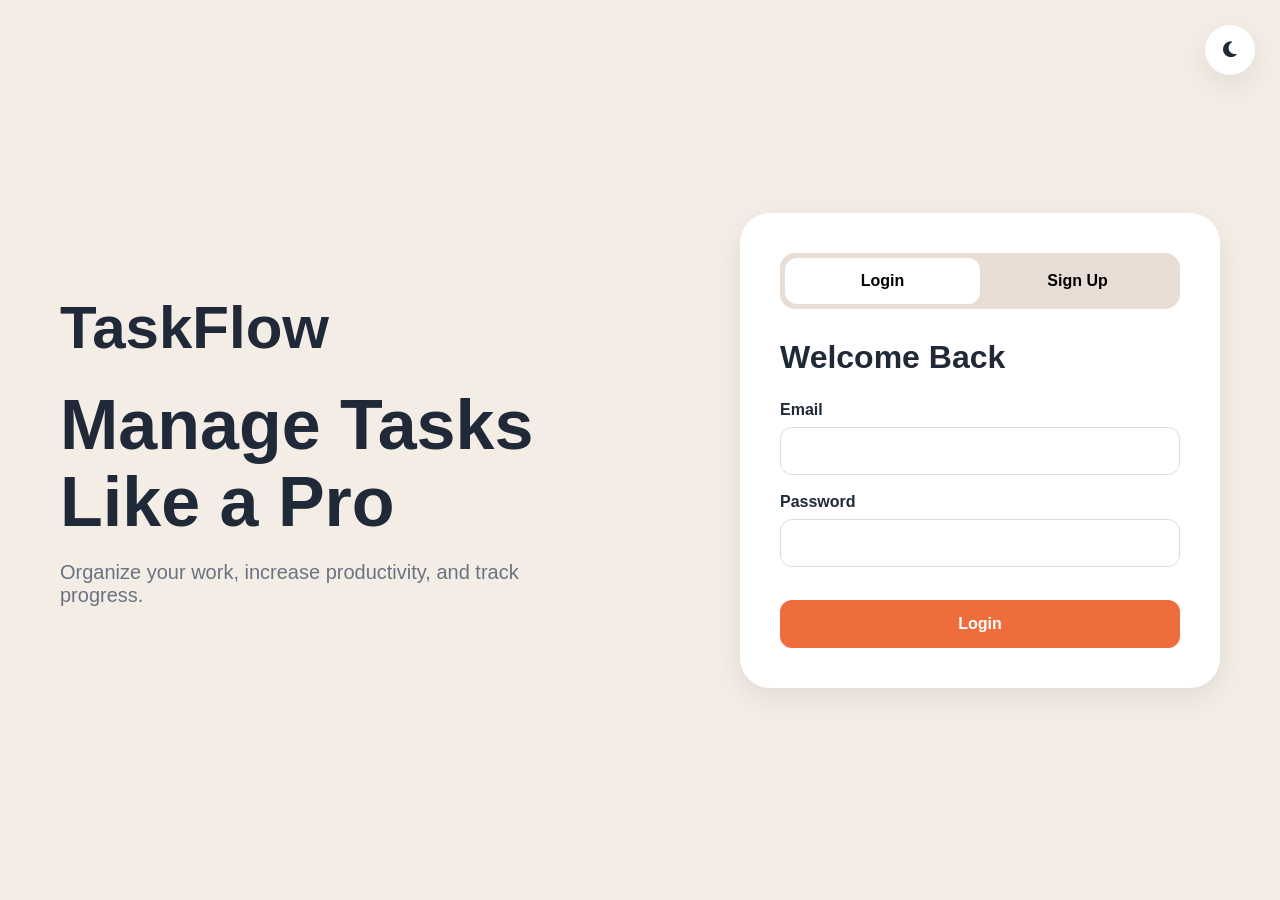
==== dashboard.html @ 95435e77 "Initial dashboard update and responsive styles" ====
<!DOCTYPE html>
<html lang="en">
<head>
<meta charset="UTF-8">
<meta name="viewport" content="width=device-width, initial-scale=1.0">

<title>TaskFlow Dashboard</title>

<link rel="stylesheet" href="css/dashbord.css">

<link rel="stylesheet"
href="https://cdnjs.cloudflare.com/ajax/libs/font-awesome/6.5.2/css/all.min.css">

</head>
<body>

<div class="sidebar">

<h2>TaskFlow</h2>

<ul>
<li><i class="fa-solid fa-house"></i> Dashboard</li>
<li><i class="fa-solid fa-list-check"></i> Tasks</li>
<li><i class="fa-solid fa-chart-column"></i> Statistics</li>
<li><i class="fa-solid fa-gear"></i> Settings</li>
</ul>

</div>

<div class="main">

<div class="topbar">

<div>
<h1 id="welcomeUser">Welcome</h1>
<p>Manage your tasks efficiently</p>
</div>

<div class="top-actions">

<button id="themeBtn">
🌙
</button>

<button id="logoutBtn">
Logout
</button>

</div>

</div>

<div class="cards">

<div class="card">
<h3>Total Tasks</h3>
<p id="totalTasks">0</p>
</div>

<div class="card">
<h3>Completed</h3>
<p id="completedTasks">0</p>
</div>

<div class="card">
<h3>Pending</h3>
<p id="pendingTasks">0</p>
</div>

<div class="card">
<h3>Progress</h3>
<p id="progressPercent">0%</p>
</div>

</div>

<div class="progress-container">

<div id="progressBar"></div>

</div>

<div class="task-form">

<input
type="text"
id="taskInput"
placeholder="Task Title">

<select id="priority">

<option>Low</option>
<option>Medium</option>
<option>High</option>

</select>

<input
type="date"
id="dueDate">

<button id="addTaskBtn">
Add Task
</button>

</div>

<div class="filters">

<button class="filter-btn" data-filter="all">
All
</button>

<button class="filter-btn" data-filter="completed">
Completed
</button>

<button class="filter-btn" data-filter="pending">
Pending
</button>

</div>

<input
type="text"
id="searchInput"
placeholder="Search task...">

<ul id="taskList"></ul>

</div>

<script src="js/dasbord.js"></script>

</body>
</html>
---- css/dashbord.css ----
*{
  margin:0;
  padding:0;
  box-sizing:border-box;
  font-family:'Segoe UI',sans-serif;
}

:root{
  --bg:#f4ede6;
  --card:#ffffff;
  --text:#1f2937;
  --muted:#6b7280;
  --primary:#ef6c3d;
  --sidebar:#1f2937;
  --shadow:0 10px 30px rgba(0,0,0,.08);
}

.dark{
  --bg:#111827;
  --card:#1f2937;
  --text:#f9fafb;
  --muted:#cbd5e1;
  --sidebar:#0f172a;
}

html{
  scroll-behavior:smooth;
}

body{
  background:var(--bg);
  color:var(--text);
  display:flex;
  min-height:100vh;
  transition:.3s;
}

.sidebar{
  width:280px;
  min-width:260px;
  background:var(--sidebar);
  color:white;
  padding:32px;
  display:flex;
  flex-direction:column;
  gap:28px;
}

.sidebar h2{
  margin-bottom:10px;
  font-size:32px;
  letter-spacing:.04em;
}

.sidebar ul{
  list-style:none;
  display:flex;
  flex-direction:column;
  gap:10px;
}

.sidebar li{
  display:flex;
  align-items:center;
  gap:12px;
  padding:14px 16px;
  border-radius:18px;
  cursor:pointer;
  transition:background .25s, transform .2s;
}

.sidebar li:hover{
  background:rgba(255,255,255,.08);
  transform:translateX(2px);
}

.sidebar i{
  width:20px;
  text-align:center;
}

.main{
  flex:1;
  padding:32px;
}

.topbar{
  display:flex;
  justify-content:space-between;
  align-items:flex-start;
  gap:24px;
  flex-wrap:wrap;
  margin-bottom:30px;
}

.topbar h1{
  font-size:38px;
}

.topbar p{
  color:var(--muted);
  margin-top:6px;
}

.top-actions{
  display:flex;
  gap:12px;
  flex-wrap:wrap;
}

#themeBtn,
#logoutBtn{
  border:none;
  padding:14px 20px;
  border-radius:16px;
  cursor:pointer;
  transition:.25s;
  box-shadow:var(--shadow);
}

#themeBtn{
  background:var(--card);
  color:var(--text);
}

#logoutBtn{
  background:var(--primary);
  color:#fff;
}

.cards{
  display:grid;
  grid-template-columns:repeat(auto-fit,minmax(200px,1fr));
  gap:20px;
  margin-bottom:30px;
}

.card{
  background:var(--card);
  padding:26px 24px;
  border-radius:24px;
  box-shadow:var(--shadow);
  min-height:130px;
  display:flex;
  flex-direction:column;
  justify-content:space-between;
}

.card h3{
  font-size:14px;
  color:var(--muted);
  margin-bottom:14px;
  text-transform:uppercase;
  letter-spacing:.08em;
}

.card p{
  font-size:36px;
  font-weight:700;
}

.progress-container{
  height:16px;
  background:#e5e7eb;
  border-radius:24px;
  overflow:hidden;
  margin-bottom:30px;
}

#progressBar{
  height:100%;
  width:0%;
  background:var(--primary);
  transition:width .4s ease;
}

.task-form{
  display:grid;
  grid-template-columns:1.8fr 1fr 1fr auto;
  gap:16px;
  margin-bottom:24px;
  align-items:end;
}

.task-form input,
.task-form select{
  width:100%;
  padding:16px 18px;
  border:none;
  border-radius:16px;
  outline:none;
  background:var(--card);
  color:var(--text);
  box-shadow:inset 0 1px 2px rgba(0,0,0,.08);
}

.task-form input::placeholder{
  color:var(--muted);
}

.task-form button{
  padding:16px 24px;
  border:none;
  border-radius:16px;
  background:var(--primary);
  color:#fff;
  font-weight:700;
  cursor:pointer;
  transition:.25s;
  box-shadow:0 12px 28px rgba(239,108,61,.15);
}

.task-form button:hover{
  transform:translateY(-1px);
}

.filters{
  display:flex;
  gap:12px;
  flex-wrap:wrap;
  margin-bottom:20px;
}

.filter-btn{
  padding:12px 18px;
  border:none;
  border-radius:16px;
  cursor:pointer;
  background:var(--card);
  color:var(--text);
  box-shadow:var(--shadow);
  transition:.25s;
}

.filter-btn:hover,
.filter-btn.active{
  background:rgba(239,108,61,.12);
  color:var(--primary);
}

#searchInput{
  width:100%;
  padding:16px 18px;
  border:none;
  border-radius:16px;
  margin-bottom:25px;
  background:var(--card);
  color:var(--text);
  box-shadow:inset 0 1px 2px rgba(0,0,0,.08);
}

#taskList{
  list-style:none;
  display:grid;
  gap:16px;
}

.task-item{
  background:var(--card);
  padding:20px 22px;
  border-radius:22px;
  display:flex;
  justify-content:space-between;
  align-items:center;
  gap:18px;
  box-shadow:var(--shadow);
  transition:.25s;
}

.task-item:hover{
  transform:translateY(-1px);
}

.task-info{
  display:flex;
  flex-direction:column;
  gap:6px;
}

.task-meta{
  display:flex;
  gap:14px;
  color:var(--muted);
  font-size:13px;
}

.priority{
  padding:6px 12px;
  border-radius:999px;
  font-size:12px;
  font-weight:700;
  text-transform:uppercase;
  letter-spacing:.04em;
}

.high{
  background:#fee2e2;
  color:#991b1b;
}

.medium{
  background:#fef9c3;
  color:#92400e;
}

.low{
  background:#d1fae5;
  color:#166534;
}

@media (max-width:980px) {
  .cards,
  .task-form {
    grid-template-columns:1fr;
  }

  .topbar {
    align-items:flex-start;
  }
}

@media (max-width:720px) {
  body {
    flex-direction:column;
  }

  .sidebar {
    width:100%;
    min-width:auto;
    padding:24px;
  }

  .main {
    padding:24px;
  }

  .task-form {
    grid-template-columns:1fr;
  }

  .top-actions {
    width:100%;
    justify-content:flex-start;
  }

  .filter-btn {
    flex:1;
  }
}


.task-actions{
display:flex;
gap:10px;
}

.complete-btn,
.delete-btn{
border:none;
padding:10px 12px;
border-radius:8px;
cursor:pointer;
color:white;
}

.complete-btn{
background:#10b981;
}

.delete-btn{
background:#ef4444;
}

.completed{
opacity:.6;
text-decoration:line-through;
}

@media(max-width:1000px){

.cards{
grid-template-columns:repeat(2,1fr);
}

.task-form{
grid-template-columns:1fr;
}

.sidebar{
display:none;
}

}

@media(max-width:600px){

.cards{
grid-template-columns:1fr;
}

}
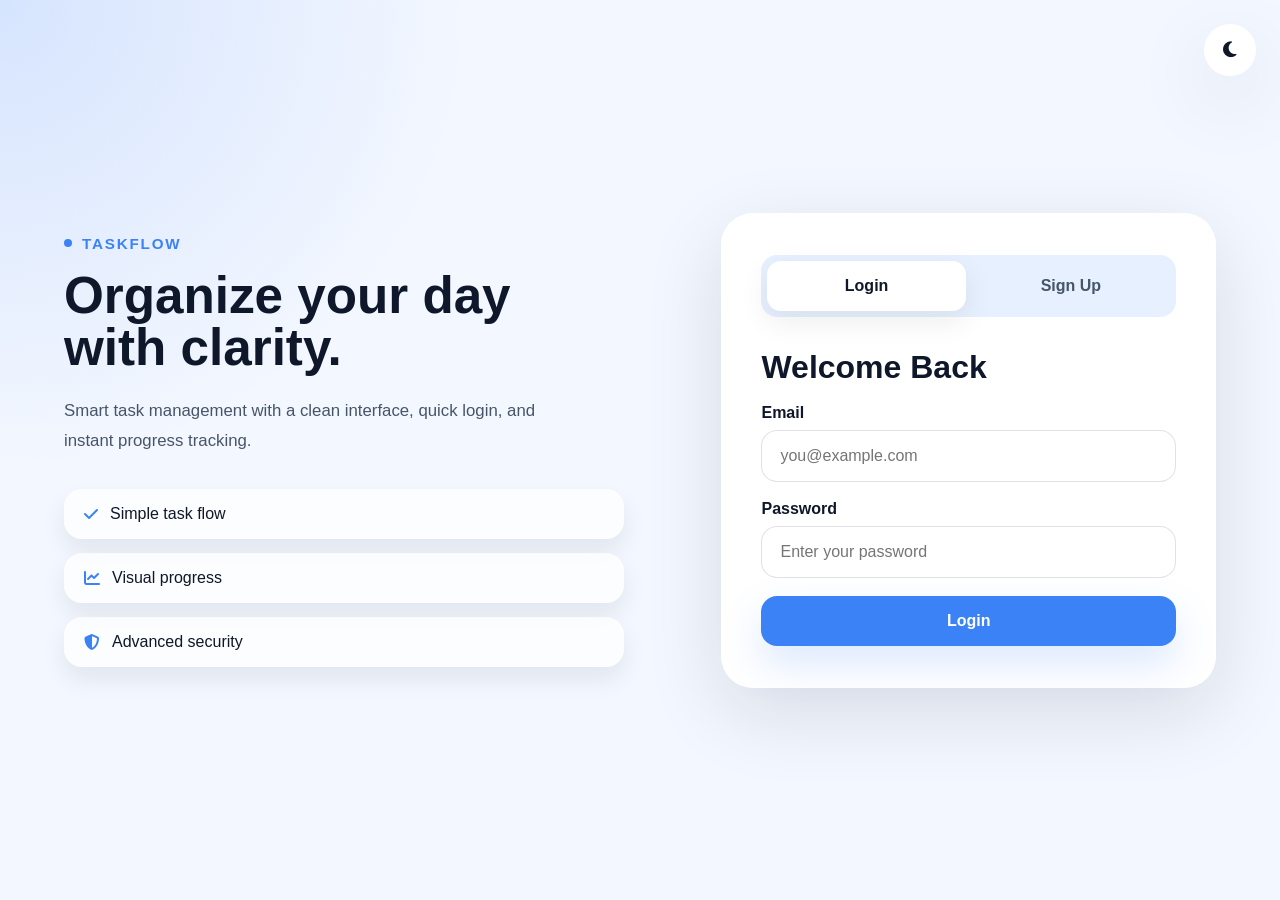
==== commit 8843c227: "Add analytics, calendar, achievements, goals; calendar month/year" ====
--- a/dashboard.html
+++ b/dashboard.html
@@ -1,136 +1,174 @@
-<!DOCTYPE html>
+﻿<!DOCTYPE html>
 <html lang="en">
 <head>
 <meta charset="UTF-8">
 <meta name="viewport" content="width=device-width, initial-scale=1.0">
-
 <title>TaskFlow Dashboard</title>
-
 <link rel="stylesheet" href="css/dashbord.css">
-
-<link rel="stylesheet"
-href="https://cdnjs.cloudflare.com/ajax/libs/font-awesome/6.5.2/css/all.min.css">
-
+<link rel="stylesheet" href="https://cdnjs.cloudflare.com/ajax/libs/font-awesome/6.5.2/css/all.min.css">
 </head>
 <body>
+  <div class="sidebar">
+    <div class="brand">
+      <h2>TaskFlow</h2>
+      <p>Smart work, clear progress</p>
+    </div>
+    <nav class="menu">
+    <button class="nav-link active" data-section="tasks"><i class="fa-solid fa-list-check"></i> Tasks</button>
+    <button class="nav-link" data-section="statistics"><i class="fa-solid fa-chart-column"></i> Statistics</button>
+    <button class="nav-link" data-section="analytics"><i class="fa-solid fa-chart-pie"></i> Analytics</button>
+    <button class="nav-link" data-section="calendar"><i class="fa-solid fa-calendar-days"></i> Calendar</button>
+    <button class="nav-link" data-section="achievements"><i class="fa-solid fa-trophy"></i> Achievements</button>
+    <button class="nav-link" data-section="goals"><i class="fa-solid fa-bullseye"></i> Goals</button>
+    <button class="nav-link" data-section="settings"><i class="fa-solid fa-gear"></i> Settings</button>
+    </nav>
+  </div>
+  <div class="main">
+    <header class="topbar">
+      <div class="topbar-copy">
+        <p class="eyebrow">Dashboard</p>
+        <h1 id="welcomeUser">Welcome back,</h1>
+        <p class="subtext">Manage tasks, review statistics, and customize your workspace.</p>
+      </div>
+      <div class="top-actions">
+        <button id="themeBtn" class="icon-btn" aria-label="Toggle theme"><i class="fa-solid fa-moon"></i></button>
+        <button id="logoutBtn" class="secondary-btn">Logout</button>
+      </div>
+    </header>
+    <section class="section" id="tasksSection">
+      <div class="section-header">
+        <div>
+          <h2>Tasks</h2>
+          <p>Keep your task list organized and up to date.</p>
+        </div>
+        <div class="summary-badge">Active tool</div>
+      </div>
+      <div class="cards">
+        <article class="card"><span>Total tasks</span><h3 id="totalTasks">0</h3></article>
+        <article class="card"><span>Completed</span><h3 id="completedTasks">0</h3></article>
+        <article class="card"><span>Pending</span><h3 id="pendingTasks">0</h3></article>
+        <article class="card"><span>Progress</span><h3 id="progressPercent">0%</h3></article>
+      </div>
+      <div class="progress-box"><div class="progress-track"></div><div class="progress-fill" id="progressBar"></div></div>
+      <form id="taskForm" class="task-form">
+        <input type="text" id="taskInput" placeholder="Add a new task" required>
+        <textarea id="taskDesc" placeholder="Brief description (optional)"></textarea>
+        <select id="priority">
+          <option value="Low">Low priority</option>
+          <option value="Medium">Medium priority</option>
+          <option value="High">High priority</option>
+        </select>
+        <input type="date" id="dueDate" aria-label="Due date">
+        <button type="submit" class="primary-btn">Add Task</button>
+      </form>
+      <div class="toolbar">
+        <div class="filters">
+          <button class="filter-btn active" data-filter="all">All</button>
+          <button class="filter-btn" data-filter="completed">Completed</button>
+          <button class="filter-btn" data-filter="pending">Pending</button>
+          <button class="filter-btn" data-filter="due-today">Due Today</button>
+          <button class="filter-btn" data-filter="overdue">Overdue</button>
+        </div>
+        <input type="search" id="searchInput" placeholder="Search tasks">
+      </div>
+      <ul id="taskList" class="task-list"></ul>
+      <div id="emptyState" class="empty-state hidden">
+        <h3>No tasks yet</h3>
+        <p>Create your first task to start tracking progress.</p>
+      </div>
+    </section>
+    <section class="section hidden" id="statisticsSection">
+      <div class="section-header">
+        <div>
+          <h2>Statistics</h2>
+          <p>Review your task performance and progress.</p>
+        </div>
+      </div>
+      <div class="cards cards-grid">
+        <article class="stat-card"><span>Task completion</span><h3 id="statCompletion">0%</h3><p>Percentage of tasks completed.</p></article>
+        <article class="stat-card"><span>Active tasks</span><h3 id="statActive">0</h3><p>Tasks you still need to finish.</p></article>
+        <article class="stat-card"><span>High priority</span><h3 id="statHigh">0</h3><p>Tasks marked as high priority.</p></article>
+        <article class="stat-card"><span>Due today</span><h3 id="statDueToday">0</h3><p>Tasks scheduled for today.</p></article>
+        <article class="stat-card"><span>Overdue</span><h3 id="statOverdue">0</h3><p>Tasks past their deadline.</p></article>
+      </div>
+      <div class="details-grid">
+        <div class="detail-card"><h3>Overview</h3><p>Keep momentum by balancing high and low priority work.</p></div>
+        <div class="detail-card"><h3>Time management</h3><p>Use due dates and filters to stay ahead of deadlines.</p></div>
+      </div>
+    </section>
+    <section class="section hidden" id="analyticsSection">
+      <div class="section-header">
+        <div>
+          <h2>Analytics</h2>
+          <p>Visual breakdown of productivity and task trends.</p>
+        </div>
+      </div>
+      <div class="cards cards-grid">
+        <article class="stat-card"><span>Productivity Score</span><h3 id="productivityScore">0</h3><p>Your overall productivity rating.</p></article>
+        <article class="stat-card"><span>Weekly Completed</span><h3 id="weeklyCompleted">0</h3><p>Tasks completed this week.</p></article>
+        <article class="stat-card"><span>Current Streak</span><h3 id="currentStreak">0 days</h3><p>Consecutive days meeting goals.</p></article>
+      </div>
+      <div class="detail-card" id="analyticsChart"><h3>Trends</h3><p>Activity by day (placeholder).</p></div>
+    </section>
 
-<div class="sidebar">
+    <section class="section hidden" id="calendarSection">
+      <div class="section-header">
+        <div>
+          <h2>Calendar</h2>
+          <p>See tasks by date and navigate the month.</p>
+        </div>
+        <div>
+          <button id="prevMonth" class="secondary-btn">Prev</button>
+          <button id="nextMonth" class="secondary-btn">Next</button>
+        </div>
+      </div>
+      <div class="calendar-header">
+        <div id="monthYear" class="month-year"></div>
+        <div id="calendarWeekdays" class="calendar-weekdays"></div>
+      </div>
+      <div id="calendar" class="calendar"></div>
+      <div id="calendarTasks" class="cards"></div>
+    </section>
 
-<h2>TaskFlow</h2>
+    <section class="section hidden" id="achievementsSection">
+      <div class="section-header">
+        <div>
+          <h2>Achievements</h2>
+          <p>Earn badges for milestones and streaks.</p>
+        </div>
+      </div>
+      <div id="achievementsList" class="cards"></div>
+    </section>
 
-<ul>
-<li><i class="fa-solid fa-house"></i> Dashboard</li>
-<li><i class="fa-solid fa-list-check"></i> Tasks</li>
-<li><i class="fa-solid fa-chart-column"></i> Statistics</li>
-<li><i class="fa-solid fa-gear"></i> Settings</li>
-</ul>
-
-</div>
-
-<div class="main">
-
-<div class="topbar">
-
-<div>
-<h1 id="welcomeUser">Welcome</h1>
-<p>Manage your tasks efficiently</p>
-</div>
-
-<div class="top-actions">
-
-<button id="themeBtn">
-🌙
-</button>
-
-<button id="logoutBtn">
-Logout
-</button>
-
-</div>
-
-</div>
-
-<div class="cards">
-
-<div class="card">
-<h3>Total Tasks</h3>
-<p id="totalTasks">0</p>
-</div>
-
-<div class="card">
-<h3>Completed</h3>
-<p id="completedTasks">0</p>
-</div>
-
-<div class="card">
-<h3>Pending</h3>
-<p id="pendingTasks">0</p>
-</div>
-
-<div class="card">
-<h3>Progress</h3>
-<p id="progressPercent">0%</p>
-</div>
-
-</div>
-
-<div class="progress-container">
-
-<div id="progressBar"></div>
-
-</div>
-
-<div class="task-form">
-
-<input
-type="text"
-id="taskInput"
-placeholder="Task Title">
-
-<select id="priority">
-
-<option>Low</option>
-<option>Medium</option>
-<option>High</option>
-
-</select>
-
-<input
-type="date"
-id="dueDate">
-
-<button id="addTaskBtn">
-Add Task
-</button>
-
-</div>
-
-<div class="filters">
-
-<button class="filter-btn" data-filter="all">
-All
-</button>
-
-<button class="filter-btn" data-filter="completed">
-Completed
-</button>
-
-<button class="filter-btn" data-filter="pending">
-Pending
-</button>
-
-</div>
-
-<input
-type="text"
-id="searchInput"
-placeholder="Search task...">
-
-<ul id="taskList"></ul>
-
-</div>
-
-<script src="js/dasbord.js"></script>
-
+    <section class="section hidden" id="goalsSection">
+      <div class="section-header">
+        <div>
+          <h2>Daily Goals</h2>
+          <p>Create and track small daily objectives.</p>
+        </div>
+        <div class="summary-badge">Focus</div>
+      </div>
+      <form id="goalForm" class="task-form">
+        <input type="text" id="goalInput" placeholder="Add a daily goal" required>
+        <button type="submit" class="primary-btn">Add Goal</button>
+      </form>
+      <ul id="goalList" class="task-list"></ul>
+    </section>
+    <section class="section hidden" id="settingsSection">
+      <div class="section-header">
+        <div>
+          <h2>Settings</h2>
+          <p>Personalize how TaskFlow works for you.</p>
+        </div>
+      </div>
+      <div class="settings-grid">
+        <article class="settings-card"><h3>Account</h3><p id="accountInfo">User info is loading...</p></article>
+        <article class="settings-card"><h3>Theme</h3><p>Switch between light and dark mode.</p><button id="themeToggleBtn" class="secondary-btn">Toggle theme</button></article>
+        <article class="settings-card"><h3>Data</h3><p>Remove all stored tasks and start fresh.</p><div class="settings-actions"><button id="clearTasksBtn" class="danger-btn">Clear all tasks</button><button id="clearCompletedBtn" class="secondary-btn">Clear completed</button><button id="exportTasksBtn" class="secondary-btn">Export tasks</button></div></article>
+      </div>
+    </section>
+  </div>
+  <div id="toast" class="toast"></div>
+  <script src="js/dasbord.js"></script>
 </body>
-</html>+</html>
--- a/css/dashbord.css
+++ b/css/dashbord.css
@@ -1,4 +1,4 @@
-*{
+﻿*{
   margin:0;
   padding:0;
   box-sizing:border-box;
@@ -6,77 +6,82 @@
 }
 
 :root{
-  --bg:#f4ede6;
-  --card:#ffffff;
-  --text:#1f2937;
-  --muted:#6b7280;
-  --primary:#ef6c3d;
-  --sidebar:#1f2937;
-  --shadow:0 10px 30px rgba(0,0,0,.08);
+  --bg:#eef2ff;
+  --surface:#ffffff;
+  --surface-strong:#f8fbff;
+  --text:#101827;
+  --muted:#64748b;
+  --primary:#6366f1;
+  --primary-strong:#4338ca;
+  --success:#10b981;
+  --danger:#ef4444;
+  --border:#dbeafe;
+  --shadow:0 28px 60px rgba(15,23,42,.12);
 }
 
 .dark{
-  --bg:#111827;
-  --card:#1f2937;
-  --text:#f9fafb;
-  --muted:#cbd5e1;
-  --sidebar:#0f172a;
-}
-
-html{
-  scroll-behavior:smooth;
+  --bg:#0b1220;
+  --surface:#111827;
+  --surface-strong:#1f2937;
+  --text:#f8fafc;
+  --muted:#94a3b8;
+  --border:#334155;
 }
 
 body{
-  background:var(--bg);
-  color:var(--text);
-  display:flex;
   min-height:100vh;
-  transition:.3s;
+  background:radial-gradient(circle at top left, rgba(99,102,241,.18), transparent 24%),
+    linear-gradient(180deg, var(--bg), var(--bg));
+  color:var(--text);
+  display:flex;
+  transition:.35s ease;
 }
 
 .sidebar{
   width:280px;
-  min-width:260px;
-  background:var(--sidebar);
-  color:white;
-  padding:32px;
+  background:linear-gradient(180deg, #262d86, #0f172a);
+  color:#fff;
+  padding:32px 24px;
   display:flex;
   flex-direction:column;
-  gap:28px;
-}
-
-.sidebar h2{
+  gap:36px;
+}
+
+.brand h2{
+  font-size:2rem;
   margin-bottom:10px;
-  font-size:32px;
-  letter-spacing:.04em;
-}
-
-.sidebar ul{
-  list-style:none;
-  display:flex;
-  flex-direction:column;
-  gap:10px;
-}
-
-.sidebar li{
-  display:flex;
-  align-items:center;
-  gap:12px;
-  padding:14px 16px;
+}
+
+.brand p{
+  color:rgba(255,255,255,.72);
+  line-height:1.7;
+}
+
+.menu{
+  display:grid;
+  gap:12px;
+}
+
+.nav-link{
+  width:100%;
+  text-align:left;
+  border:none;
   border-radius:18px;
+  padding:16px 18px;
+  color:rgba(255,255,255,.88);
+  background:rgba(255,255,255,.05);
   cursor:pointer;
-  transition:background .25s, transform .2s;
-}
-
-.sidebar li:hover{
-  background:rgba(255,255,255,.08);
-  transform:translateX(2px);
-}
-
-.sidebar i{
-  width:20px;
-  text-align:center;
+  font-size:1rem;
+  display:flex;
+  align-items:center;
+  gap:14px;
+  transition:.25s ease;
+}
+
+.nav-link.active,
+.nav-link:hover{
+  background:rgba(255,255,255,.18);
+  color:#fff;
 }
 
 .main{
@@ -89,313 +94,429 @@
   justify-content:space-between;
   align-items:flex-start;
   gap:24px;
+  margin-bottom:32px;
+}
+
+.topbar-copy{
+  max-width:720px;
+}
+
+.eyebrow{
+  text-transform:uppercase;
+  letter-spacing:.18em;
+  color:var(--primary);
+  font-size:.82rem;
+  margin-bottom:16px;
+}
+
+.topbar h1{
+  font-size:2.7rem;
+  margin-bottom:12px;
+  line-height:1.08;
+}
+
+.subtext{
+  color:var(--muted);
+  line-height:1.8;
+}
+
+.top-actions{
+  display:flex;
+  gap:12px;
   flex-wrap:wrap;
-  margin-bottom:30px;
-}
-
-.topbar h1{
-  font-size:38px;
-}
-
-.topbar p{
-  color:var(--muted);
-  margin-top:6px;
-}
-
-.top-actions{
-  display:flex;
-  gap:12px;
-  flex-wrap:wrap;
-}
-
-#themeBtn,
-#logoutBtn{
-  border:none;
-  padding:14px 20px;
-  border-radius:16px;
-  cursor:pointer;
-  transition:.25s;
-  box-shadow:var(--shadow);
-}
-
-#themeBtn{
-  background:var(--card);
-  color:var(--text);
-}
-
-#logoutBtn{
-  background:var(--primary);
-  color:#fff;
-}
-
-.cards{
-  display:grid;
-  grid-template-columns:repeat(auto-fit,minmax(200px,1fr));
-  gap:20px;
-  margin-bottom:30px;
-}
-
-.card{
-  background:var(--card);
-  padding:26px 24px;
-  border-radius:24px;
-  box-shadow:var(--shadow);
-  min-height:130px;
-  display:flex;
-  flex-direction:column;
-  justify-content:space-between;
-}
-
-.card h3{
-  font-size:14px;
-  color:var(--muted);
-  margin-bottom:14px;
-  text-transform:uppercase;
-  letter-spacing:.08em;
-}
-
-.card p{
-  font-size:36px;
-  font-weight:700;
-}
-
-.progress-container{
-  height:16px;
-  background:#e5e7eb;
-  border-radius:24px;
-  overflow:hidden;
-  margin-bottom:30px;
-}
-
-#progressBar{
-  height:100%;
-  width:0%;
-  background:var(--primary);
-  transition:width .4s ease;
-}
-
-.task-form{
-  display:grid;
-  grid-template-columns:1.8fr 1fr 1fr auto;
-  gap:16px;
-  margin-bottom:24px;
-  align-items:end;
-}
-
-.task-form input,
-.task-form select{
-  width:100%;
-  padding:16px 18px;
-  border:none;
-  border-radius:16px;
-  outline:none;
-  background:var(--card);
-  color:var(--text);
-  box-shadow:inset 0 1px 2px rgba(0,0,0,.08);
-}
-
-.task-form input::placeholder{
-  color:var(--muted);
-}
-
-.task-form button{
-  padding:16px 24px;
-  border:none;
-  border-radius:16px;
-  background:var(--primary);
-  color:#fff;
-  font-weight:700;
-  cursor:pointer;
-  transition:.25s;
-  box-shadow:0 12px 28px rgba(239,108,61,.15);
-}
-
-.task-form button:hover{
-  transform:translateY(-1px);
-}
-
-.filters{
-  display:flex;
-  gap:12px;
-  flex-wrap:wrap;
-  margin-bottom:20px;
-}
-
-.filter-btn{
-  padding:12px 18px;
+}
+
+.icon-btn,
+.primary-btn,
+.secondary-btn,
+.danger-btn{
   border:none;
   border-radius:16px;
   cursor:pointer;
-  background:var(--card);
+  font-weight:700;
+}
+
+.icon-btn{
+  width:54px;
+  height:54px;
+  background:var(--surface);
   color:var(--text);
   box-shadow:var(--shadow);
-  transition:.25s;
-}
-
-.filter-btn:hover,
-.filter-btn.active{
-  background:rgba(239,108,61,.12);
+}
+
+.primary-btn{
+  background:var(--primary);
+  color:#fff;
+  padding:16px 22px;
+  box-shadow:0 18px 40px rgba(99,102,241,.18);
+}
+
+.secondary-btn{
+  background:var(--surface);
+  color:var(--text);
+  padding:16px 22px;
+  box-shadow:var(--shadow);
+}
+
+.danger-btn{
+  background:var(--danger);
+  color:#fff;
+  padding:16px 22px;
+}
+
+.section{
+  background:var(--surface);
+  border:1px solid var(--border);
+  border-radius:32px;
+  padding:32px;
+  box-shadow:var(--shadow);
+}
+
+.section.hidden{display:none;}
+
+.section-header{
+  display:flex;
+  justify-content:space-between;
+  align-items:center;
+  margin-bottom:28px;
+  gap:16px;
+}
+
+.section-header h2{
+  font-size:2rem;
+  margin-bottom:8px;
+}
+
+.section-header p{
+  color:var(--muted);
+}
+
+.summary-badge{
+  padding:12px 18px;
+  background:rgba(99,102,241,.12);
   color:var(--primary);
+  border-radius:999px;
+  font-weight:700;
+}
+
+.cards{
+  display:grid;
+  gap:20px;
+  grid-template-columns:repeat(auto-fit, minmax(220px,1fr));
+  margin-bottom:28px;
+}
+
+.card,
+.stat-card,
+
+/* Calendar, achievements, goals, and productivity styles */
+.calendar{
+  display:grid;
+  grid-template-columns:repeat(7,1fr);
+  gap:8px;
+  margin-bottom:18px;
+}
+.calendar-header{display:flex;flex-direction:column;gap:8px;margin-bottom:12px}
+.month-year{font-weight:800;font-size:1.15rem;color:var(--text)}
+.calendar-weekdays{display:grid;grid-template-columns:repeat(7,1fr);gap:8px;margin-bottom:6px}
+.calendar-weekdays .weekday{background:transparent;color:var(--muted);text-align:center;padding:6px 0;font-weight:700}
+.calendar .day{
+  background:var(--surface-strong);
+  border-radius:10px;
+  padding:12px;
+  min-height:84px;
+  display:flex;
+  flex-direction:column;
+  gap:8px;
+  border:1px solid transparent;
+}
+.calendar .day .date{font-weight:800;color:var(--muted)}
+.calendar .day.has-tasks{border-color:rgba(99,102,241,.18)}
+.achievement{
+  display:flex;
+  gap:12px;
+  align-items:center;
+  padding:18px;
+}
+.achievement .badge{
+  width:56px;height:56px;border-radius:12px;display:grid;place-items:center;font-size:1.25rem;background:linear-gradient(90deg,#f59e0b,#f97316);color:#fff;
+}
+.goal-item{display:flex;justify-content:space-between;align-items:center;padding:14px;border-radius:16px;background:var(--surface-strong)}
+.productivity-meter{height:16px;background:rgba(99,102,241,.12);border-radius:999px;overflow:hidden}
+.productivity-fill{height:100%;background:linear-gradient(90deg,#34d399,#60a5fa);width:0;transition:width .35s}
+.detail-card,
+.settings-card{
+  background:var(--surface-strong);
+  border-radius:28px;
+  padding:28px;
+  box-shadow:0 18px 40px rgba(15,23,42,.06);
+}
+
+.card span,
+.stat-card span{
+  color:var(--muted);
+  display:block;
+  margin-bottom:14px;
+}
+
+.card h3,
+.stat-card h3{
+  font-size:2.5rem;
+}
+
+.progress-box{
+  position:relative;
+  height:18px;
+  background:rgba(99,102,241,.12);
+  border-radius:999px;
+  margin-bottom:28px;
+}
+
+.progress-track{
+  position:absolute;
+  inset:0;
+  border-radius:999px;
+}
+
+.progress-fill{
+  height:100%;
+  width:0;
+  background:linear-gradient(90deg, #6366f1, #818cf8);
+  border-radius:999px;
+  transition:width .35s ease;
+}
+
+.task-form{
+  display:grid;
+  grid-template-columns:1.6fr .9fr .9fr auto;
+  gap:18px;
+  margin-bottom:28px;
+}
+
+.task-form textarea{
+  grid-column:1 / -1;
+  border:1px solid var(--border);
+  border-radius:20px;
+  padding:16px 18px;
+  background:var(--surface);
+  color:var(--text);
+  font-size:1rem;
+  min-height:100px;
+  resize:vertical;
+}
+
+.task-form input,
+.task-form select{
+  border:1px solid var(--border);
+  border-radius:20px;
+  padding:16px 18px;
+  background:var(--surface);
+  color:var(--text);
+  font-size:1rem;
+}
+
+.toolbar{
+  display:flex;
+  justify-content:space-between;
+  gap:16px;
+  align-items:center;
+  margin-bottom:24px;
+}
+
+.filters{
+  display:flex;
+  gap:12px;
+  flex-wrap:wrap;
+}
+
+.filter-btn{
+  border:none;
+  background:var(--surface-strong);
+  color:var(--text);
+  padding:12px 18px;
+  border-radius:16px;
+  cursor:pointer;
+  font-weight:600;
+}
+
+.filter-btn.active,
+.filter-btn:hover{
+  background:var(--primary);
+  color:#fff;
 }
 
 #searchInput{
-  width:100%;
-  padding:16px 18px;
+  width:320px;
+  border:1px solid var(--border);
+  border-radius:18px;
+  padding:14px 18px;
+  background:var(--surface);
+  color:var(--text);
+}
+
+.task-list{
+  display:grid;
+  gap:18px;
+  margin-bottom:24px;
+}
+
+.task-item{
+  background:var(--surface-strong);
+  border-radius:24px;
+  padding:24px;
+  display:flex;
+  justify-content:space-between;
+  align-items:center;
+  gap:24px;
+  border:1px solid transparent;
+}
+
+.task-item.completed{
+  opacity:.75;
+}
+
+.task-info{
+  min-width:0;
+  display:grid;
+  gap:10px;
+}
+
+.task-info strong{
+  font-size:1.1rem;
+}
+
+.task-desc{
+  color:var(--muted);
+  line-height:1.7;
+  margin:6px 0 0;
+}
+
+.task-info small{
+  color:var(--muted);
+}
+
+.task-meta{
+  display:flex;
+  gap:12px;
+  flex-wrap:wrap;
+  align-items:center;
+}
+
+.due-badge{
+  display:inline-flex;
+  padding:6px 12px;
+  border-radius:999px;
+  font-size:.78rem;
+  font-weight:700;
+}
+
+.due-badge.today{
+  background:rgba(59,130,246,.12);
+  color:#2563eb;
+}
+
+.due-badge.overdue{
+  background:rgba(248,113,113,.14);
+  color:#b91c1c;
+}
+
+.priority{
+  border-radius:999px;
+  padding:6px 14px;
+  font-size:.82rem;
+  font-weight:700;
+}
+
+.priority.low{background:#d1fae5;color:#047857;}
+.priority.medium{background:#fde68a;color:#92400e;}
+.priority.high{background:#fecaca;color:#991b1b;}
+
+.task-actions{
+  display:flex;
+  gap:12px;
+  align-items:center;
+}
+
+.task-actions button{
+  width:46px;
+  height:46px;
   border:none;
   border-radius:16px;
-  margin-bottom:25px;
-  background:var(--card);
-  color:var(--text);
-  box-shadow:inset 0 1px 2px rgba(0,0,0,.08);
-}
-
-#taskList{
-  list-style:none;
-  display:grid;
-  gap:16px;
-}
-
-.task-item{
-  background:var(--card);
-  padding:20px 22px;
-  border-radius:22px;
-  display:flex;
-  justify-content:space-between;
-  align-items:center;
-  gap:18px;
+  cursor:pointer;
+  color:#fff;
+  display:grid;
+  place-items:center;
+  font-size:1rem;
+}
+
+.task-actions .edit-btn{background:#6366f1;}
+.task-actions .complete-btn{background:#10b981;}
+.task-actions .delete-btn{background:#ef4444;}
+
+.empty-state{
+  background:var(--surface-strong);
+  border-radius:24px;
+  padding:42px;
+  text-align:center;
+  color:var(--muted);
+}
+
+.empty-state h3{
+  margin-bottom:12px;
+}
+
+.cards-grid{
+  grid-template-columns:repeat(3,minmax(0,1fr));
+}
+
+.details-grid{
+  display:grid;
+  grid-template-columns:1.1fr .9fr;
+  gap:20px;
+  margin-top:20px;
+}
+
+.settings-grid{
+  display:grid;
+  grid-template-columns:1fr 1fr 1fr;
+  gap:20px;
+}
+
+.settings-actions{
+  display:flex;
+  flex-wrap:wrap;
+  gap:12px;
+  margin-top:16px;
+}
+
+.toast{
+  position:fixed;
+  top:24px;
+  right:24px;
+  padding:16px 22px;
+  background:var(--success);
+  color:#fff;
+  border-radius:18px;
   box-shadow:var(--shadow);
-  transition:.25s;
-}
-
-.task-item:hover{
-  transform:translateY(-1px);
-}
-
-.task-info{
-  display:flex;
-  flex-direction:column;
-  gap:6px;
-}
-
-.task-meta{
-  display:flex;
-  gap:14px;
-  color:var(--muted);
-  font-size:13px;
-}
-
-.priority{
-  padding:6px 12px;
-  border-radius:999px;
-  font-size:12px;
-  font-weight:700;
-  text-transform:uppercase;
-  letter-spacing:.04em;
-}
-
-.high{
-  background:#fee2e2;
-  color:#991b1b;
-}
-
-.medium{
-  background:#fef9c3;
-  color:#92400e;
-}
-
-.low{
-  background:#d1fae5;
-  color:#166534;
-}
-
-@media (max-width:980px) {
-  .cards,
-  .task-form {
-    grid-template-columns:1fr;
-  }
-
-  .topbar {
-    align-items:flex-start;
-  }
-}
-
-@media (max-width:720px) {
-  body {
-    flex-direction:column;
-  }
-
-  .sidebar {
-    width:100%;
-    min-width:auto;
-    padding:24px;
-  }
-
-  .main {
-    padding:24px;
-  }
-
-  .task-form {
-    grid-template-columns:1fr;
-  }
-
-  .top-actions {
-    width:100%;
-    justify-content:flex-start;
-  }
-
-  .filter-btn {
-    flex:1;
-  }
-}
-
-
-.task-actions{
-display:flex;
-gap:10px;
-}
-
-.complete-btn,
-.delete-btn{
-border:none;
-padding:10px 12px;
-border-radius:8px;
-cursor:pointer;
-color:white;
-}
-
-.complete-btn{
-background:#10b981;
-}
-
-.delete-btn{
-background:#ef4444;
-}
-
-.completed{
-opacity:.6;
-text-decoration:line-through;
-}
-
-@media(max-width:1000px){
-
-.cards{
-grid-template-columns:repeat(2,1fr);
-}
-
-.task-form{
-grid-template-columns:1fr;
-}
-
-.sidebar{
-display:none;
-}
-
-}
-
-@media(max-width:600px){
-
-.cards{
-grid-template-columns:1fr;
-}
-
-}+  display:none;
+  z-index:100;
+}
+
+@media(max-width:1080px){
+  .sidebar{display:none;}
+  .main{padding:24px;}
+  .topbar{align-items:flex-start;}
+  .cards{grid-template-columns:repeat(2,minmax(0,1fr));}
+  .task-form{grid-template-columns:1fr 1fr;}
+  .toolbar{flex-direction:column;align-items:flex-start;}
+  .settings-grid{grid-template-columns:1fr;}
+  .details-grid{grid-template-columns:1fr;}
+}
+
+@media(max-width:720px){
+  .topbar h1{font-size:2rem;}
+  .task-form{grid-template-columns:1fr;}
+  #searchInput{width:100%;}
+  .cards{grid-template-columns:1fr;}
+  .cards-grid{grid-template-columns:1fr;}
+}
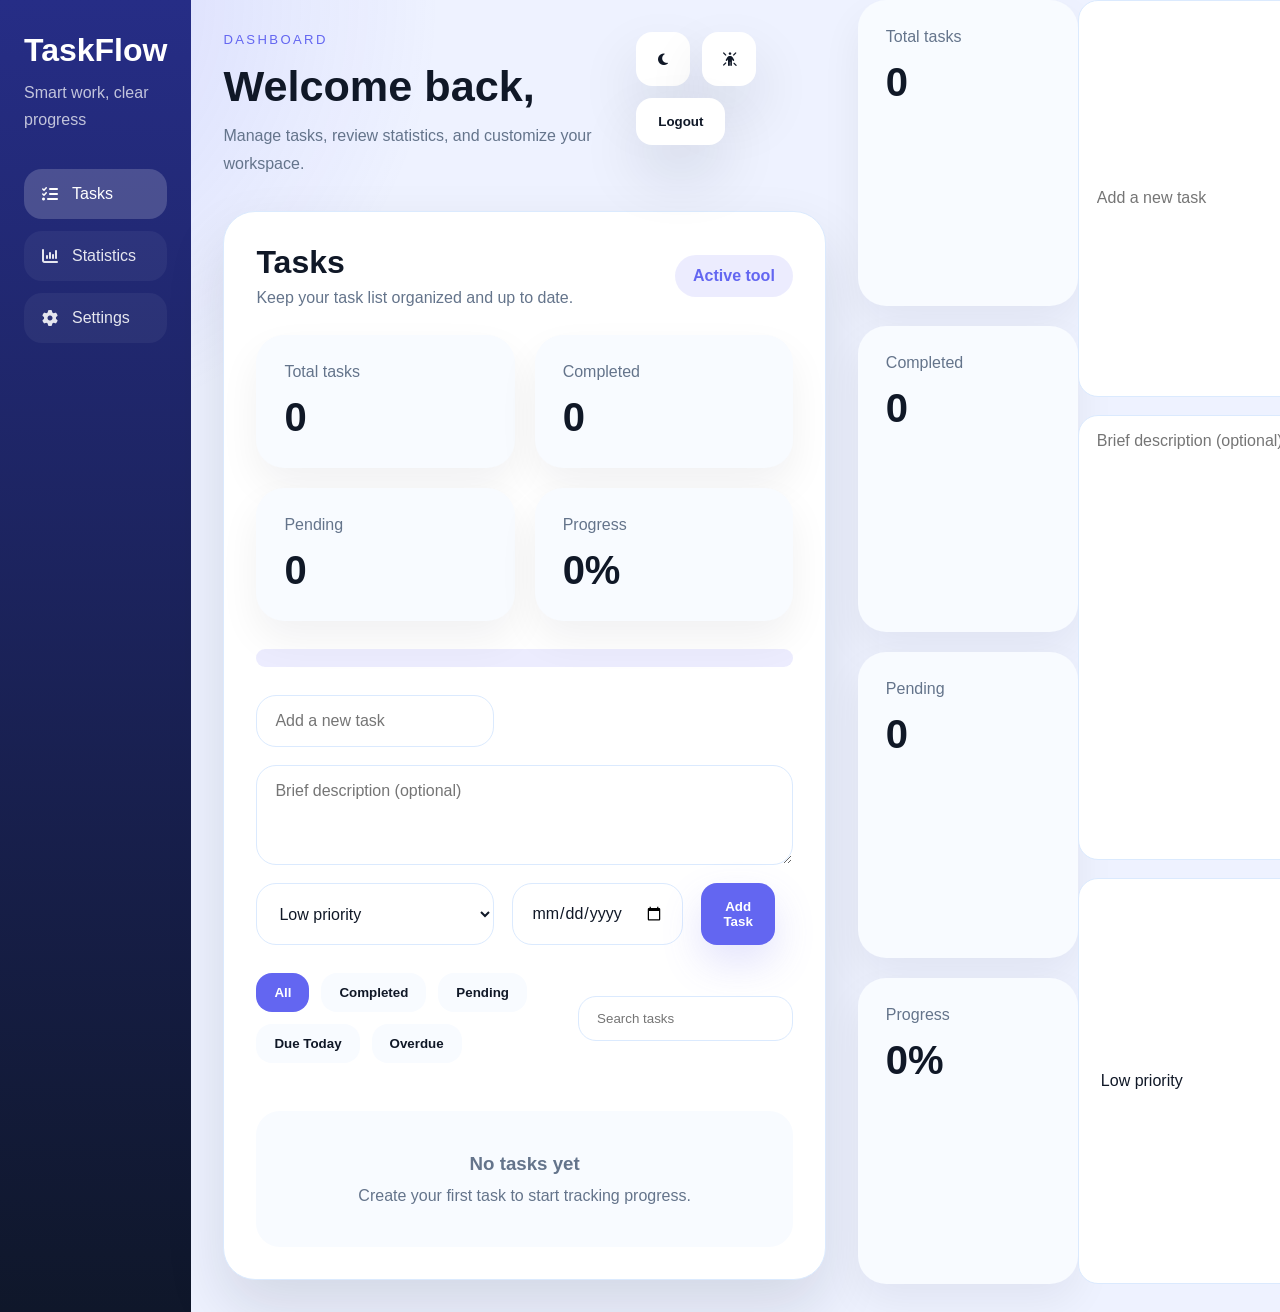
==== commit 3128a356: "Update dashboard.html" ====
--- a/dashboard.html
+++ b/dashboard.html
@@ -1,4 +1,4 @@
-﻿<!DOCTYPE html>
+<!DOCTYPE html>
 <html lang="en">
 <head>
 <meta charset="UTF-8">
@@ -14,13 +14,9 @@
       <p>Smart work, clear progress</p>
     </div>
     <nav class="menu">
-    <button class="nav-link active" data-section="tasks"><i class="fa-solid fa-list-check"></i> Tasks</button>
-    <button class="nav-link" data-section="statistics"><i class="fa-solid fa-chart-column"></i> Statistics</button>
-    <button class="nav-link" data-section="analytics"><i class="fa-solid fa-chart-pie"></i> Analytics</button>
-    <button class="nav-link" data-section="calendar"><i class="fa-solid fa-calendar-days"></i> Calendar</button>
-    <button class="nav-link" data-section="achievements"><i class="fa-solid fa-trophy"></i> Achievements</button>
-    <button class="nav-link" data-section="goals"><i class="fa-solid fa-bullseye"></i> Goals</button>
-    <button class="nav-link" data-section="settings"><i class="fa-solid fa-gear"></i> Settings</button>
+      <button class="nav-link active" data-section="tasks"><i class="fa-solid fa-list-check"></i> Tasks</button>
+      <button class="nav-link" data-section="statistics"><i class="fa-solid fa-chart-column"></i> Statistics</button>
+      <button class="nav-link" data-section="settings"><i class="fa-solid fa-gear"></i> Settings</button>
     </nav>
   </div>
   <div class="main">
@@ -32,6 +28,7 @@
       </div>
       <div class="top-actions">
         <button id="themeBtn" class="icon-btn" aria-label="Toggle theme"><i class="fa-solid fa-moon"></i></button>
+        <button id="deepWorkBtn" class="icon-btn" title="Deep Work mode" aria-label="Deep Work"><i class="fa-solid fa-person-rays"></i></button>
         <button id="logoutBtn" class="secondary-btn">Logout</button>
       </div>
     </header>
@@ -95,65 +92,242 @@
         <div class="detail-card"><h3>Overview</h3><p>Keep momentum by balancing high and low priority work.</p></div>
         <div class="detail-card"><h3>Time management</h3><p>Use due dates and filters to stay ahead of deadlines.</p></div>
       </div>
-    </section>
-    <section class="section hidden" id="analyticsSection">
-      <div class="section-header">
-        <div>
-          <h2>Analytics</h2>
-          <p>Visual breakdown of productivity and task trends.</p>
+      <div class="stats-subnav">
+        <button class="subnav-btn active" data-sub="overview">Overview</button>
+        <button class="subnav-btn" data-sub="analytics">Analytics</button>
+        <button class="subnav-btn" data-sub="achievements">Achievements</button>
+        <button class="subnav-btn" data-sub="goals">Daily Goals</button>
+      </div>
+
+      <section class="section" id="analyticsSection" style="display:none">
+        <div class="section-header">
+          <div>
+            <h2>Analytics</h2>
+            <p>Overview of your productivity and trends.</p>
+          </div>
+        </div>
+        <div class="cards cards-grid">
+          <article class="stat-card"><span>Productivity Score</span><h3 id="productivityScore">0%</h3><p>Combined score from completion rate and streak.</p></article>
+          <article class="stat-card"><span>Weekly Completed</span><h3 id="weeklyCompleted">0</h3><p>Tasks completed in the last 7 days.</p></article>
+          <article class="stat-card"><span>Current Streak</span><h3 id="currentStreak">0 days</h3><p>Consecutive days with completed tasks.</p></article>
+        </div>
+        <div class="detail-card"><h3>Activity</h3><div id="analyticsChart" class="analytics-chart" aria-hidden="false"></div></div>
+      </section>
+
+      <section class="section" id="achievementsSection" style="display:none">
+        <div class="section-header">
+          <div>
+            <h2>Achievements</h2>
+            <p>Earn badges for milestones and streaks.</p>
+          </div>
+        </div>
+        <div id="achievementsList" class="cards"></div>
+      </section>
+
+      <section class="section" id="goalsSection" style="display:none">
+        <div class="section-header">
+          <div>
+            <h2>Daily Goals</h2>
+            <p>Create and track small daily objectives.</p>
+          </div>
+        </div>
+        <form id="goalForm" class="task-form">
+          <input type="text" id="goalInput" placeholder="Add a daily goal" required>
+          <button type="submit" class="primary-btn">Add Goal</button>
+        </form>
+        <ul id="goalList" class="task-list"></ul>
+      </section>
+    </section>
+    
+    <section class="section hidden" id="settingsSection">
+      <div class="section-header">
+        <div>
+          <h2>Settings</h2>
+          <p>Personalize how TaskFlow works for you.</p>
+        </div>
+      </div>
+      <div class="settings-grid">
+        <article class="settings-card"><h3>Account</h3><p id="accountInfo">User info is loading...</p></article>
+        <article class="settings-card">
+          <h3>Theme</h3>
+          <p>Choose Light, Dark or System default mode.</p>
+          <div class="theme-options">
+            <button type="button" class="theme-option active" data-theme="light">Light</button>
+            <button type="button" class="theme-option" data-theme="dark">Dark</button>
+            <button type="button" class="theme-option" data-theme="system">System</button>
+          </div>
+          <button id="themeToggleBtn" class="secondary-btn">Toggle theme</button>
+        </article>
+        <article class="settings-card"><h3>Data</h3><p>Remove all stored tasks and start fresh.</p><div class="settings-actions"><button id="clearTasksBtn" class="danger-btn">Clear all tasks</button><button id="clearCompletedBtn" class="secondary-btn">Clear completed</button><button id="exportTasksBtn" class="secondary-btn">Export tasks</button></div></article>
+      </div>
+    </section>
+  </div>
+  <div id="toast" class="toast"></div>
+  <div id="deepWorkOverlay" class="deep-work-overlay">
+    <div class="deep-work-panel">
+      <header class="dw-header">
+        <div>
+          <p class="eyebrow">Deep Work</p>
+          <h2>Advanced focus session</h2>
+          <p>Use session presets, track progress, and lock into a distraction-free flow.</p>
+        </div>
+        <button id="dwClose" class="icon-btn close-btn" aria-label="Close deep work"><i class="fa-solid fa-xmark"></i></button>
+      </header>
+      <div class="dw-status">
+        <div class="dw-metric">
+          <span>Focus goal</span>
+          <strong id="dwGoalLabel">Finish your top task</strong>
+        </div>
+        <div class="dw-metric">
+        <span>🎯 Focus Goal</span>
+        <strong id="focusGoalText">Running</strong>
+         </div>
+
+       <div class="dw-metric">
+       <span>⚡ Focus Mode</span>
+       <strong>Deep Work</strong>
+       </div>
+      <div class="dw-presets">
+        <button type="button" class="dw-preset active" data-minutes="25">25 min</button>
+        <button type="button" class="dw-preset" data-minutes="45">45 min</button>
+        <button type="button" class="dw-preset" data-minutes="90">90 min</button>
+      </div>
+      <div class="dw-custom">
+        <label for="dwCustomMinutes">Custom time</label>
+        <div class="dw-custom-input">
+          <input type="number" id="dwCustomMinutes" min="1" max="240" placeholder="Minutes" aria-label="Custom time in minutes">
+          <button type="button" id="dwSetCustom" class="secondary-btn">Set</button>
+        </div>
+        <p class="dw-custom-help">Enter a custom session length and press Set for a tailored focus block.</p>
+      </div>
+      <div class="dw-timer-wrap">
+        <div class="dw-timer-group">
+          <div>
+            <span class="dw-timer-label">Time remaining</span>
+            <div class="dw-timer" id="dwTimer">25:00</div>
+          </div>
+          <span class="dw-session-badge">Focus session</span>
+        </div>
+        <div class="dw-progress"><span id="dwProgressBar"></span></div>
+      </div>
+      <div class="dw-controls">
+        <button id="dwStart" class="primary-btn">Start</button>
+        <button id="dwPause" class="secondary-btn">Pause</button>
+        <button id="dwReset" class="secondary-btn">Reset</button>
+      </div>
+      <div class="dw-hint">
+        <p><strong>Tip:</strong> Close distractions, keep the room quiet, and focus on one task at a time.</p>
+      </div>
+    </div>
+  </div>
+  <script src="js/dasbord.js"></script>
+</body>
+</html>
+        <div>
+          <h2>Tasks</h2>
+          <p>Keep your task list organized and up to date.</p>
+        </div>
+        <div class="summary-badge">Active tool</div>
+      </div>
+      <div class="cards">
+        <article class="card"><span>Total tasks</span><h3 id="totalTasks">0</h3></article>
+        <article class="card"><span>Completed</span><h3 id="completedTasks">0</h3></article>
+        <article class="card"><span>Pending</span><h3 id="pendingTasks">0</h3></article>
+        <article class="card"><span>Progress</span><h3 id="progressPercent">0%</h3></article>
+      </div>
+      <div class="progress-box"><div class="progress-track"></div><div class="progress-fill" id="progressBar"></div></div>
+      <form id="taskForm" class="task-form">
+        <input type="text" id="taskInput" placeholder="Add a new task" required>
+        <textarea id="taskDesc" placeholder="Brief description (optional)"></textarea>
+        <select id="priority">
+          <option value="Low">Low priority</option>
+          <option value="Medium">Medium priority</option>
+          <option value="High">High priority</option>
+        </select>
+        <input type="date" id="dueDate" aria-label="Due date">
+        <button type="submit" class="primary-btn">Add Task</button>
+      </form>
+      <div class="toolbar">
+        <div class="filters">
+          <button class="filter-btn active" data-filter="all">All</button>
+          <button class="filter-btn" data-filter="completed">Completed</button>
+          <button class="filter-btn" data-filter="pending">Pending</button>
+          <button class="filter-btn" data-filter="due-today">Due Today</button>
+          <button class="filter-btn" data-filter="overdue">Overdue</button>
+        </div>
+        <input type="search" id="searchInput" placeholder="Search tasks">
+      </div>
+      <ul id="taskList" class="task-list"></ul>
+      <div id="emptyState" class="empty-state hidden">
+        <h3>No tasks yet</h3>
+        <p>Create your first task to start tracking progress.</p>
+      </div>
+    </section>
+    <section class="section hidden" id="statisticsSection">
+      <div class="section-header">
+        <div>
+          <h2>Statistics</h2>
+          <p>Review your task performance and progress.</p>
         </div>
       </div>
       <div class="cards cards-grid">
-        <article class="stat-card"><span>Productivity Score</span><h3 id="productivityScore">0</h3><p>Your overall productivity rating.</p></article>
-        <article class="stat-card"><span>Weekly Completed</span><h3 id="weeklyCompleted">0</h3><p>Tasks completed this week.</p></article>
-        <article class="stat-card"><span>Current Streak</span><h3 id="currentStreak">0 days</h3><p>Consecutive days meeting goals.</p></article>
-      </div>
-      <div class="detail-card" id="analyticsChart"><h3>Trends</h3><p>Activity by day (placeholder).</p></div>
-    </section>
-
-    <section class="section hidden" id="calendarSection">
-      <div class="section-header">
-        <div>
-          <h2>Calendar</h2>
-          <p>See tasks by date and navigate the month.</p>
-        </div>
-        <div>
-          <button id="prevMonth" class="secondary-btn">Prev</button>
-          <button id="nextMonth" class="secondary-btn">Next</button>
-        </div>
-      </div>
-      <div class="calendar-header">
-        <div id="monthYear" class="month-year"></div>
-        <div id="calendarWeekdays" class="calendar-weekdays"></div>
-      </div>
-      <div id="calendar" class="calendar"></div>
-      <div id="calendarTasks" class="cards"></div>
-    </section>
-
-    <section class="section hidden" id="achievementsSection">
-      <div class="section-header">
-        <div>
-          <h2>Achievements</h2>
-          <p>Earn badges for milestones and streaks.</p>
-        </div>
-      </div>
-      <div id="achievementsList" class="cards"></div>
-    </section>
-
-    <section class="section hidden" id="goalsSection">
-      <div class="section-header">
-        <div>
-          <h2>Daily Goals</h2>
-          <p>Create and track small daily objectives.</p>
-        </div>
-        <div class="summary-badge">Focus</div>
-      </div>
-      <form id="goalForm" class="task-form">
-        <input type="text" id="goalInput" placeholder="Add a daily goal" required>
-        <button type="submit" class="primary-btn">Add Goal</button>
-      </form>
-      <ul id="goalList" class="task-list"></ul>
-    </section>
+        <article class="stat-card"><span>Task completion</span><h3 id="statCompletion">0%</h3><p>Percentage of tasks completed.</p></article>
+        <article class="stat-card"><span>Active tasks</span><h3 id="statActive">0</h3><p>Tasks you still need to finish.</p></article>
+        <article class="stat-card"><span>High priority</span><h3 id="statHigh">0</h3><p>Tasks marked as high priority.</p></article>
+        <article class="stat-card"><span>Due today</span><h3 id="statDueToday">0</h3><p>Tasks scheduled for today.</p></article>
+        <article class="stat-card"><span>Overdue</span><h3 id="statOverdue">0</h3><p>Tasks past their deadline.</p></article>
+      </div>
+      <div class="details-grid">
+        <div class="detail-card"><h3>Overview</h3><p>Keep momentum by balancing high and low priority work.</p></div>
+        <div class="detail-card"><h3>Time management</h3><p>Use due dates and filters to stay ahead of deadlines.</p></div>
+      </div>
+      <div class="stats-subnav">
+        <button class="subnav-btn active" data-sub="overview">Overview</button>
+        <button class="subnav-btn" data-sub="analytics">Analytics</button>
+        <button class="subnav-btn" data-sub="achievements">Achievements</button>
+        <button class="subnav-btn" data-sub="goals">Daily Goals</button>
+      </div>
+
+      <section class="section" id="analyticsSection" style="display:none">
+        <div class="section-header">
+          <div>
+            <h2>Analytics</h2>
+            <p>Overview of your productivity and trends.</p>
+          </div>
+        </div>
+        <div class="cards cards-grid">
+          <article class="stat-card"><span>Productivity Score</span><h3 id="productivityScore">0%</h3><p>Combined score from completion rate and streak.</p></article>
+          <article class="stat-card"><span>Weekly Completed</span><h3 id="weeklyCompleted">0</h3><p>Tasks completed in the last 7 days.</p></article>
+          <article class="stat-card"><span>Current Streak</span><h3 id="currentStreak">0 days</h3><p>Consecutive days with completed tasks.</p></article>
+        </div>
+        <div class="detail-card"><h3>Activity</h3><div id="analyticsChart" class="analytics-chart" aria-hidden="false"></div></div>
+      </section>
+
+      <section class="section" id="achievementsSection" style="display:none">
+        <div class="section-header">
+          <div>
+            <h2>Achievements</h2>
+            <p>Earn badges for milestones and streaks.</p>
+          </div>
+        </div>
+        <div id="achievementsList" class="cards"></div>
+      </section>
+
+      <section class="section" id="goalsSection" style="display:none">
+        <div class="section-header">
+          <div>
+            <h2>Daily Goals</h2>
+            <p>Create and track small daily objectives.</p>
+          </div>
+        </div>
+        <form id="goalForm" class="task-form">
+          <input type="text" id="goalInput" placeholder="Add a daily goal" required>
+          <button type="submit" class="primary-btn">Add Goal</button>
+        </form>
+        <ul id="goalList" class="task-list"></ul>
+      </section>
+    </section>
+    
     <section class="section hidden" id="settingsSection">
       <div class="section-header">
         <div>
@@ -169,6 +343,17 @@
     </section>
   </div>
   <div id="toast" class="toast"></div>
+  <div id="deepWorkOverlay" class="deep-work-overlay">
+    <div class="deep-work-panel">
+      <div class="dw-timer" id="dwTimer">25:00</div>
+      <div class="dw-controls">
+        <button id="dwStart" class="primary-btn">Start</button>
+        <button id="dwPause" class="secondary-btn">Pause</button>
+        <button id="dwReset" class="secondary-btn">Reset</button>
+      </div>
+      <div style="margin-top:12px"><button id="dwClose" class="secondary-btn">Exit Deep Work</button></div>
+    </div>
+  </div>
   <script src="js/dasbord.js"></script>
 </body>
 </html>
--- a/css/dashbord.css
+++ b/css/dashbord.css
@@ -1,4 +1,4 @@
-﻿*{
+*{
   margin:0;
   padding:0;
   box-sizing:border-box;
@@ -22,10 +22,13 @@
 .dark{
   --bg:#0b1220;
   --surface:#111827;
-  --surface-strong:#1f2937;
+  --surface-strong:#111827;
   --text:#f8fafc;
   --muted:#94a3b8;
   --border:#334155;
+  --shadow:0 28px 60px rgba(0,0,0,.35);
+  --primary:#818cf8;
+  --primary-strong:#6366f1;
 }
 
 body{
@@ -208,42 +211,6 @@
 
 .card,
 .stat-card,
-
-/* Calendar, achievements, goals, and productivity styles */
-.calendar{
-  display:grid;
-  grid-template-columns:repeat(7,1fr);
-  gap:8px;
-  margin-bottom:18px;
-}
-.calendar-header{display:flex;flex-direction:column;gap:8px;margin-bottom:12px}
-.month-year{font-weight:800;font-size:1.15rem;color:var(--text)}
-.calendar-weekdays{display:grid;grid-template-columns:repeat(7,1fr);gap:8px;margin-bottom:6px}
-.calendar-weekdays .weekday{background:transparent;color:var(--muted);text-align:center;padding:6px 0;font-weight:700}
-.calendar .day{
-  background:var(--surface-strong);
-  border-radius:10px;
-  padding:12px;
-  min-height:84px;
-  display:flex;
-  flex-direction:column;
-  gap:8px;
-  border:1px solid transparent;
-}
-.calendar .day .date{font-weight:800;color:var(--muted)}
-.calendar .day.has-tasks{border-color:rgba(99,102,241,.18)}
-.achievement{
-  display:flex;
-  gap:12px;
-  align-items:center;
-  padding:18px;
-}
-.achievement .badge{
-  width:56px;height:56px;border-radius:12px;display:grid;place-items:center;font-size:1.25rem;background:linear-gradient(90deg,#f59e0b,#f97316);color:#fff;
-}
-.goal-item{display:flex;justify-content:space-between;align-items:center;padding:14px;border-radius:16px;background:var(--surface-strong)}
-.productivity-meter{height:16px;background:rgba(99,102,241,.12);border-radius:999px;overflow:hidden}
-.productivity-fill{height:100%;background:linear-gradient(90deg,#34d399,#60a5fa);width:0;transition:width .35s}
 .detail-card,
 .settings-card{
   background:var(--surface-strong);
@@ -252,6 +219,363 @@
   box-shadow:0 18px 40px rgba(15,23,42,.06);
 }
 
+/* Top 3 priorities */
+.top-priorities{display:none}
+/* Deep Work overlay */
+.deep-work-overlay{
+position:fixed;
+inset:0;
+background:rgba(15,23,42,.35);
+backdrop-filter:blur(16px);
+-webkit-backdrop-filter:blur(16px);
+display:none;
+align-items:center;
+justify-content:center;
+z-index:200;
+padding:16px;
+}
+.deep-work-panel{
+background:linear-gradient(
+145deg,
+rgba(1, 16, 51, 0.95),
+rgba(0, 25, 69, 0.92)
+);
+
+padding:24px;
+border-radius:28px;
+
+width:95%;
+max-width:800px;
+
+backdrop-filter:blur(20px);
+-webkit-backdrop-filter:blur(20px);
+
+border:1px solid rgba(255,255,255,.12);
+
+box-shadow:
+0 40px 120px rgba(0,0,0,.55),
+0 0 0 1px rgba(255,255,255,.04),
+inset 0 1px 0 rgba(255,255,255,.08);
+
+position:relative;
+overflow:hidden;
+}
+
+.deep-work-panel::before{
+content:"";
+position:absolute;
+top:0;
+left:0;
+width:100%;
+height:100%;
+
+background:linear-gradient(
+135deg,
+rgba(255,255,255,.15),
+rgba(255,255,255,0)
+);
+
+pointer-events:none;
+}
+.deep-work-panel::after{
+content:"";
+position:absolute;
+width:250px;
+height:250px;
+background:#6366f1;
+filter:blur(120px);
+opacity:.15;
+top:-50px;
+right:-50px;
+pointer-events:none;
+}
+.dw-header{
+display:flex;
+align-items:flex-start;
+justify-content:space-between;
+gap:12px;
+margin-bottom:18px;
+position:relative;
+z-index:1;
+}
+
+.dw-header h2{
+font-size:1.6rem;
+margin-bottom:6px;
+color:#eef2ff;
+}
+
+.dw-header p{
+font-size:.88rem;
+color:rgba(226,232,240,.78);
+line-height:1.5;
+}
+
+.close-btn{
+width:42px;
+height:42px;
+border-radius:14px;
+background:rgba(255,255,255,.08);
+color:#fff;
+border:1px solid rgba(255,255,255,.08);
+box-shadow:0 10px 25px rgba(0,0,0,.18);
+}
+
+.dw-status{
+display:grid;
+grid-template-columns:repeat(2,1fr);
+gap:16px;
+margin-bottom:20px;
+}
+.dw-metric{
+background:rgba(255,255,255,.04);
+border:1px solid rgba(255,255,255,.08);
+border-radius:18px;
+padding:18px;
+min-height:90px;
+
+display:flex;
+flex-direction:column;
+justify-content:center;
+
+transition:.3s ease;
+}
+
+.dw-metric:hover{
+transform:translateY(-2px);
+border-color:rgba(99,102,241,.35);
+}
+
+.dw-metric span{
+font-size:.8rem;
+color:rgba(255,255,255,.55);
+margin-bottom:8px;
+text-transform:uppercase;
+letter-spacing:.08em;
+}
+
+.dw-metric strong{
+font-size:1.1rem;
+font-weight:700;
+color:#fff;
+}
+.dw-preset{
+background:rgba(255,255,255,.06);
+backdrop-filter:blur(10px);
+border:1px solid rgba(255,255,255,.08);
+color:#fff;
+}
+
+.dw-preset{
+border:1px solid rgba(148,163,184,.2);
+background:rgba(255,255,255,.05);
+color:#e2e8f0;
+padding:10px 14px;
+border-radius:14px;
+cursor:pointer;
+transition:.25s;
+min-width:75px;
+font-size:.85rem;
+text-align:center;
+}
+
+.dw-preset.active,
+.dw-preset:hover{
+background:linear-gradient(
+90deg,
+#6366f1,
+#818cf8
+);
+color:#fff;
+border-color:transparent;
+}
+
+.dw-custom{
+margin-bottom:18px;
+display:grid;
+gap:8px;
+position:relative;
+z-index:1;
+}
+
+.dw-custom label{
+font-size:.82rem;
+font-weight:600;
+color:rgba(226,232,240,.75);
+}
+
+.dw-custom-input{
+display:flex;
+gap:8px;
+flex-wrap:wrap;
+}
+
+.dw-custom-input input{
+flex:1;
+min-width:120px;
+padding:12px;
+border-radius:14px;
+border:1px solid rgba(148,163,184,.22);
+background:rgba(255,255,255,.06);
+color:#fff;
+outline:none;
+}
+
+.dw-custom-input button{
+min-width:85px;
+padding:12px;
+border-radius:14px;
+border:none;
+background:rgba(255,255,255,.08);
+color:#fff;
+cursor:pointer;
+transition:.25s;
+}
+
+.dw-custom-input button:hover{
+background:linear-gradient(
+90deg,
+#6366f1,
+#818cf8
+);
+}
+
+.dw-custom-help{
+font-size:.8rem;
+line-height:1.4;
+color:rgba(226,232,240,.65);
+}
+
+.dw-timer-wrap{
+display:grid;
+gap:10px;
+margin-bottom:18px;
+position:relative;
+z-index:1;
+}
+
+.dw-timer-group{
+display:flex;
+justify-content:space-between;
+align-items:flex-end;
+gap:10px;
+}
+
+.dw-timer-label{
+font-size:.85rem;
+margin-bottom:4px;
+color:rgba(226,232,240,.72);
+}
+
+.dw-timer{
+font-size:4rem;
+font-weight:800;
+letter-spacing:-2px;
+color:white;
+text-shadow:
+0 0 20px rgba(99,102,241,.4);
+}
+
+.dw-session-badge{
+background:rgba(255,255,255,.08);
+color:#eef2ff;
+font-size:.72rem;
+font-weight:700;
+padding:8px 12px;
+border-radius:999px;
+}
+
+.dw-progress{
+height:10px;
+background:rgba(255,255,255,.08);
+border-radius:999px;
+overflow:hidden;
+}
+
+.dw-progress span{
+display:block;
+height:100%;
+width:35%;
+background:linear-gradient(
+90deg,
+#6366f1,
+#8b5cf6
+);
+border-radius:999px;
+box-shadow:0 0 20px rgba(99,102,241,.5);
+}
+
+.dw-progress span{
+display:block;
+height:100%;
+width:0;
+background:linear-gradient(
+90deg,
+#6366f1,
+#818cf8
+);
+transition:width .3s ease;
+}
+
+.dw-controls{
+display:flex;
+gap:8px;
+flex-wrap:wrap;
+justify-content:center;
+margin-bottom:14px;
+}
+
+.dw-controls button{
+border:none;
+padding:12px 24px;
+border-radius:14px;
+font-weight:600;
+cursor:pointer;
+transition:.3s ease;
+}
+
+.dw-controls button:hover{
+transform:translateY(-3px);
+box-shadow:0 12px 30px rgba(99,102,241,.35);
+}
+
+.dw-hint{
+background:rgba(255,255,255,.05);
+border:1px solid rgba(255,255,255,.06);
+border-radius:16px;
+padding:14px;
+font-size:.82rem;
+line-height:1.5;
+color:rgba(226,232,240,.8);
+}
+/* Weekly analytics */
+.achievements-list{display:grid;gap:12px}
+.achievement{display:flex;gap:12px;align-items:center;padding:18px;border-radius:12px;background:var(--surface-strong)}
+.achievement .badge{width:56px;height:56px;border-radius:12px;display:grid;place-items:center;font-size:1.25rem;background:linear-gradient(90deg,#f59e0b,#f97316);color:#fff}
+.goal-item{display:flex;justify-content:space-between;align-items:center;padding:14px;border-radius:16px;background:var(--surface-strong)}
+.analytics-panel{display:flex;flex-direction:column;gap:12px}
+.analytics-chart{position:relative;height:180px;display:flex;align-items:end;gap:10px;padding:12px;background:linear-gradient(180deg, rgba(99,102,241,0.04), transparent);border-radius:12px}
+.analytics-chart::before{content:"";position:absolute;left:0;right:0;top:0;bottom:0;background-image:linear-gradient(transparent 0%, rgba(0,0,0,0.03) 50%, transparent 100%);border-radius:12px;pointer-events:none}
+.analytics-chart .bar{flex:1;display:flex;flex-direction:column;align-items:center;justify-content:flex-end;gap:6px;position:relative}
+.analytics-chart .bar .fill{width:72%;border-radius:8px 8px 6px 6px;background:linear-gradient(180deg,#6366f1,#818cf8);box-shadow:0 6px 18px rgba(99,102,241,0.12);transition:height 700ms cubic-bezier(.22,.9,.32,1)}
+.analytics-chart .bar small{display:block;padding:6px 4px;color:var(--muted);font-weight:700}
+.analytics-axis{display:flex;justify-content:space-between;margin-top:6px;font-size:.8rem;color:var(--muted)}
+.analytics-legend{display:flex;gap:10px;align-items:center;font-size:.85rem;color:var(--muted)}
+.analytics-legend .dot{width:10px;height:10px;border-radius:50%;background:linear-gradient(90deg,#6366f1,#818cf8);display:inline-block;margin-right:6px}
+.weekly-total{margin-top:8px;color:var(--muted);font-weight:700}
+
+.stats-subnav{display:flex;gap:8px;margin:14px 0}
+.subnav-btn{padding:8px 12px;border-radius:10px;background:transparent;border:1px solid rgba(0,0,0,0.06);cursor:pointer}
+.subnav-btn.active{background:linear-gradient(90deg,#6366f1,#818cf8);color:#fff;border:0}
+.analytics-chart small{display:block;padding:6px 4px}
+.detail-card,
+.settings-card{
+  background:var(--surface-strong);
+  border-radius:28px;
+  padding:28px;
+  box-shadow:0 18px 40px rgba(15,23,42,.06);
+}
+
 .card span,
 .stat-card span{
   color:var(--muted);
@@ -437,22 +761,107 @@
   align-items:center;
 }
 
-.task-actions button{
-  width:46px;
-  height:46px;
-  border:none;
-  border-radius:16px;
-  cursor:pointer;
-  color:#fff;
-  display:grid;
-  place-items:center;
-  font-size:1rem;
-}
-
-.task-actions .edit-btn{background:#6366f1;}
-.task-actions .complete-btn{background:#10b981;}
-.task-actions .delete-btn{background:#ef4444;}
-
+.task-actions{
+display:flex;
+gap:10px;
+align-items:center;
+}
+
+.edit-btn,
+.complete-btn,
+.delete-btn{
+width:46px;
+height:46px;
+
+display:flex;
+align-items:center;
+justify-content:center;
+
+border-radius:16px;
+
+background:rgba(255,255,255,.08);
+backdrop-filter:blur(12px);
+-webkit-backdrop-filter:blur(12px);
+
+border:1px solid rgba(255,255,255,.12);
+
+color:white;
+
+cursor:pointer;
+transition:.3s ease;
+
+box-shadow:
+0 8px 25px rgba(0,0,0,.15);
+}
+
+.edit-btn:hover{
+background:rgba(99,102,241,.25);
+border-color:#6366f1;
+transform:translateY(-3px);
+box-shadow:0 12px 30px rgba(99,102,241,.35);
+}
+
+.complete-btn:hover{
+background:rgba(16,185,129,.25);
+border-color:#10b981;
+transform:translateY(-3px);
+box-shadow:0 12px 30px rgba(16,185,129,.35);
+}
+
+.delete-btn:hover{
+background:rgba(239,68,68,.25);
+border-color:#ef4444;
+transform:translateY(-3px);
+box-shadow:0 12px 30px rgba(239,68,68,.35);
+}
+
+.edit-btn i,
+.complete-btn i,
+.delete-btn i{
+font-size:18px;
+transition:.3s;
+}
+
+.edit-btn:hover i,
+.complete-btn:hover i,
+.delete-btn:hover i{
+transform:scale(1.15);
+}
+.edit-btn:hover{
+transform:translateY(-4px) scale(1.05);
+}
+
+.complete-btn:hover{
+transform:translateY(-4px) scale(1.05);
+}
+
+.delete-btn:hover{
+transform:translateY(-4px) scale(1.05);
+}
+.task-item.pending-task{
+border-left:4px solid #f59e0b;
+}
+
+.task-item.completed-task{
+border-left:4px solid #10b981;
+}
+.edit-btn{
+color:#6366f1;
+}
+
+.complete-btn{
+color:#10b981;
+}
+
+.delete-btn{
+color:#ef4444;
+}
+
+.dark .edit-btn,
+.dark .complete-btn,
+.dark .delete-btn{
+color:white;
+}
 .empty-state{
   background:var(--surface-strong);
   border-radius:24px;
@@ -488,6 +897,76 @@
   gap:12px;
   margin-top:16px;
 }
+
+.theme-options{
+  display:flex;
+  flex-wrap:wrap;
+  gap:10px;
+  margin:16px 0 20px;
+}
+
+.theme-option{
+  border:1px solid rgba(99,102,241,.18);
+  color:var(--text);
+  background:var(--surface);
+  padding:10px 16px;
+  border-radius:14px;
+  cursor:pointer;
+  transition:.2s ease;
+}
+
+.theme-option.active,
+.theme-option:hover{
+  background:linear-gradient(90deg,#6366f1,#818cf8);
+  color:#fff;
+  border-color:transparent;
+}
+
+.dark .theme-option{
+  border-color:rgba(148,163,184,.22);
+  background:var(--surface-strong);
+}
+
+.dark .theme-option:hover,
+.dark .theme-option.active{
+  background:linear-gradient(90deg,#6366f1,#818cf8);
+  color:#fff;
+}
+
+.dark .subnav-btn{
+  border-color:rgba(148,163,184,.18);
+  color:var(--text);
+}
+
+.dark .analytics-chart{
+  background:linear-gradient(180deg, rgba(255,255,255,0.06), transparent);
+}
+
+.dark .analytics-chart::before{
+  background-image:linear-gradient(transparent 0%, rgba(255,255,255,0.08) 50%, transparent 100%);
+}
+
+.dark .section,
+.dark .detail-card,
+.dark .settings-card,
+.dark .achievement,
+.dark .goal-item,
+.dark .task-item,
+.dark .empty-state{
+  border-color:var(--border);
+}
+
+.dark .filter-btn{
+  background:var(--surface);
+  color:var(--text);
+}
+
+.dark .filter-btn.active,
+.dark .filter-btn:hover{
+  background:var(--primary);
+  color:#fff;
+}
+
 
 .toast{
   position:fixed;
@@ -520,3 +999,417 @@
   .cards{grid-template-columns:1fr;}
   .cards-grid{grid-template-columns:1fr;}
 }
+  margin-bottom:16px;
+}
+
+.topbar h1{
+  font-size:2.7rem;
+  margin-bottom:12px;
+  line-height:1.08;
+}
+
+.subtext{
+  color:var(--muted);
+  line-height:1.8;
+}
+
+.top-actions{
+  display:flex;
+  gap:12px;
+  flex-wrap:wrap;
+}
+
+.icon-btn,
+.primary-btn,
+.secondary-btn,
+.danger-btn{
+  border:none;
+  border-radius:16px;
+  cursor:pointer;
+  font-weight:700;
+}
+
+.icon-btn{
+  width:54px;
+  height:54px;
+  background:var(--surface);
+  color:var(--text);
+  box-shadow:var(--shadow);
+}
+
+.primary-btn{
+  background:var(--primary);
+  color:#fff;
+  padding:16px 22px;
+  box-shadow:0 18px 40px rgba(99,102,241,.18);
+}
+
+.secondary-btn{
+  background:var(--surface);
+  color:var(--text);
+  padding:16px 22px;
+  box-shadow:var(--shadow);
+}
+
+.danger-btn{
+  background:var(--danger);
+  color:#fff;
+  padding:16px 22px;
+}
+
+.section{
+  background:var(--surface);
+  border:1px solid var(--border);
+  border-radius:32px;
+  padding:32px;
+  box-shadow:var(--shadow);
+}
+
+.section.hidden{display:none;}
+
+.section-header{
+  display:flex;
+  justify-content:space-between;
+  align-items:center;
+  margin-bottom:28px;
+  gap:16px;
+}
+
+.section-header h2{
+  font-size:2rem;
+  margin-bottom:8px;
+}
+
+.section-header p{
+  color:var(--muted);
+}
+
+.summary-badge{
+  padding:12px 18px;
+  background:rgba(99,102,241,.12);
+  color:var(--primary);
+  border-radius:999px;
+  font-weight:700;
+}
+
+.cards{
+  display:grid;
+  gap:20px;
+  grid-template-columns:repeat(auto-fit, minmax(220px,1fr));
+  margin-bottom:28px;
+}
+
+.card,
+.stat-card,
+.detail-card,
+.settings-card{
+  background:var(--surface-strong);
+  border-radius:28px;
+  padding:28px;
+  box-shadow:0 18px 40px rgba(15,23,42,.06);
+}
+
+/* Top 3 priorities */
+.top-priorities{display:none}
+/* Deep Work overlay */
+.deep-work-overlay{position:fixed;inset:0;background:rgba(2,6,23,.85);display:none;align-items:center;justify-content:center;z-index:200}
+.deep-work-panel{background:var(--surface);padding:28px;border-radius:16px;min-width:320px;text-align:center}
+.dw-timer{font-size:2.5rem;font-weight:800;margin-bottom:12px}
+.dw-controls{display:flex;gap:12px;justify-content:center}
+
+/* Weekly analytics */
+.achievements-list{display:grid;gap:12px}
+.achievement{display:flex;gap:12px;align-items:center;padding:18px;border-radius:12px;background:var(--surface-strong)}
+.achievement .badge{width:56px;height:56px;border-radius:12px;display:grid;place-items:center;font-size:1.25rem;background:linear-gradient(90deg,#f59e0b,#f97316);color:#fff}
+.goal-item{display:flex;justify-content:space-between;align-items:center;padding:14px;border-radius:16px;background:var(--surface-strong)}
+.analytics-panel{display:flex;flex-direction:column;gap:12px}
+.analytics-chart{height:180px;display:flex;align-items:end;gap:10px;padding:12px;background:linear-gradient(180deg, rgba(99,102,241,0.04), transparent);border-radius:12px}
+.analytics-chart::before{content:"";position:absolute;left:0;right:0;top:0;bottom:0;background-image:linear-gradient(transparent 0%, rgba(0,0,0,0.03) 50%, transparent 100%);border-radius:12px;pointer-events:none}
+.analytics-chart .bar{flex:1;display:flex;flex-direction:column;align-items:center;justify-content:flex-end;gap:6px;position:relative}
+.analytics-chart .bar .fill{width:72%;border-radius:8px 8px 6px 6px;background:linear-gradient(180deg,#6366f1,#818cf8);box-shadow:0 6px 18px rgba(99,102,241,0.12);transition:height 700ms cubic-bezier(.22,.9,.32,1)}
+.analytics-chart .bar small{display:block;padding:6px 4px;color:var(--muted);font-weight:700}
+.analytics-axis{display:flex;justify-content:space-between;margin-top:6px;font-size:.8rem;color:var(--muted)}
+.analytics-legend{display:flex;gap:10px;align-items:center;font-size:.85rem;color:var(--muted)}
+.analytics-legend .dot{width:10px;height:10px;border-radius:50%;background:linear-gradient(90deg,#6366f1,#818cf8);display:inline-block;margin-right:6px}
+.weekly-total{margin-top:8px;color:var(--muted);font-weight:700}
+
+.stats-subnav{display:flex;gap:8px;margin:14px 0}
+.subnav-btn{padding:8px 12px;border-radius:10px;background:transparent;border:1px solid rgba(0,0,0,0.06);cursor:pointer}
+.subnav-btn.active{background:linear-gradient(90deg,#6366f1,#818cf8);color:#fff;border:0}
+.analytics-chart small{display:block;padding:6px 4px}
+.detail-card,
+.settings-card{
+  background:var(--surface-strong);
+  border-radius:28px;
+  padding:28px;
+  box-shadow:0 18px 40px rgba(15,23,42,.06);
+}
+
+.card span,
+.stat-card span{
+  color:var(--muted);
+  display:block;
+  margin-bottom:14px;
+}
+
+.card h3,
+.stat-card h3{
+  font-size:2.5rem;
+}
+
+.progress-box{
+  position:relative;
+  height:18px;
+  background:rgba(99,102,241,.12);
+  border-radius:999px;
+  margin-bottom:28px;
+}
+
+.progress-track{
+  position:absolute;
+  inset:0;
+  border-radius:999px;
+}
+
+.progress-fill{
+  height:100%;
+  width:0;
+  background:linear-gradient(90deg, #6366f1, #818cf8);
+  border-radius:999px;
+  transition:width .35s ease;
+}
+
+.task-form{
+  display:grid;
+  grid-template-columns:1.6fr .9fr .9fr auto;
+  gap:18px;
+  margin-bottom:28px;
+}
+
+.task-form textarea{
+  grid-column:1 / -1;
+  border:1px solid var(--border);
+  border-radius:20px;
+  padding:16px 18px;
+  background:var(--surface);
+  color:var(--text);
+  font-size:1rem;
+  min-height:100px;
+  resize:vertical;
+}
+
+.task-form input,
+.task-form select{
+  border:1px solid var(--border);
+  border-radius:20px;
+  padding:16px 18px;
+  background:var(--surface);
+  color:var(--text);
+  font-size:1rem;
+}
+
+.toolbar{
+  display:flex;
+  justify-content:space-between;
+  gap:16px;
+  align-items:center;
+  margin-bottom:24px;
+}
+
+.filters{
+  display:flex;
+  gap:12px;
+  flex-wrap:wrap;
+}
+
+.filter-btn{
+  border:none;
+  background:var(--surface-strong);
+  color:var(--text);
+  padding:12px 18px;
+  border-radius:16px;
+  cursor:pointer;
+  font-weight:600;
+}
+
+.filter-btn.active,
+.filter-btn:hover{
+  background:var(--primary);
+  color:#fff;
+}
+
+#searchInput{
+  width:320px;
+  border:1px solid var(--border);
+  border-radius:18px;
+  padding:14px 18px;
+  background:var(--surface);
+  color:var(--text);
+}
+
+.task-list{
+  display:grid;
+  gap:18px;
+  margin-bottom:24px;
+}
+
+.task-item{
+  background:var(--surface-strong);
+  border-radius:24px;
+  padding:24px;
+  display:flex;
+  justify-content:space-between;
+  align-items:center;
+  gap:24px;
+  border:1px solid transparent;
+}
+
+.task-item.completed{
+  opacity:.75;
+}
+
+.task-info{
+  min-width:0;
+  display:grid;
+  gap:10px;
+}
+
+.task-info strong{
+  font-size:1.1rem;
+}
+
+.task-desc{
+  color:var(--muted);
+  line-height:1.7;
+  margin:6px 0 0;
+}
+
+.task-info small{
+  color:var(--muted);
+}
+
+.task-meta{
+  display:flex;
+  gap:12px;
+  flex-wrap:wrap;
+  align-items:center;
+}
+
+.due-badge{
+  display:inline-flex;
+  padding:6px 12px;
+  border-radius:999px;
+  font-size:.78rem;
+  font-weight:700;
+}
+
+.due-badge.today{
+  background:rgba(59,130,246,.12);
+  color:#2563eb;
+}
+
+.due-badge.overdue{
+  background:rgba(248,113,113,.14);
+  color:#b91c1c;
+}
+
+.priority{
+  border-radius:999px;
+  padding:6px 14px;
+  font-size:.82rem;
+  font-weight:700;
+}
+
+.priority.low{background:#d1fae5;color:#047857;}
+.priority.medium{background:#fde68a;color:#92400e;}
+.priority.high{background:#fecaca;color:#991b1b;}
+
+.task-actions{
+  display:flex;
+  gap:12px;
+  align-items:center;
+}
+
+.task-actions button{
+  width:46px;
+  height:46px;
+  border:none;
+  border-radius:16px;
+  cursor:pointer;
+  color:#fff;
+  display:grid;
+  place-items:center;
+  font-size:1rem;
+}
+
+.task-actions .edit-btn{background:#6366f1;}
+.task-actions .complete-btn{background:#10b981;}
+.task-actions .delete-btn{background:#ef4444;}
+
+.empty-state{
+  background:var(--surface-strong);
+  border-radius:24px;
+  padding:42px;
+  text-align:center;
+  color:var(--muted);
+}
+
+.empty-state h3{
+  margin-bottom:12px;
+}
+
+.cards-grid{
+  grid-template-columns:repeat(3,minmax(0,1fr));
+}
+
+.details-grid{
+  display:grid;
+  grid-template-columns:1.1fr .9fr;
+  gap:20px;
+  margin-top:20px;
+}
+
+.settings-grid{
+  display:grid;
+  grid-template-columns:1fr 1fr 1fr;
+  gap:20px;
+}
+
+.settings-actions{
+  display:flex;
+  flex-wrap:wrap;
+  gap:12px;
+  margin-top:16px;
+}
+
+.toast{
+  position:fixed;
+  top:24px;
+  right:24px;
+  padding:16px 22px;
+  background:var(--success);
+  color:#fff;
+  border-radius:18px;
+  box-shadow:var(--shadow);
+  display:none;
+  z-index:100;
+}
+
+@media(max-width:1080px){
+  .sidebar{display:none;}
+  .main{padding:24px;}
+  .topbar{align-items:flex-start;}
+  .cards{grid-template-columns:repeat(2,minmax(0,1fr));}
+  .task-form{grid-template-columns:1fr 1fr;}
+  .toolbar{flex-direction:column;align-items:flex-start;}
+  .settings-grid{grid-template-columns:1fr;}
+  .details-grid{grid-template-columns:1fr;}
+}
+
+@media(max-width:720px){
+  .topbar h1{font-size:2rem;}
+  .task-form{grid-template-columns:1fr;}
+  #searchInput{width:100%;}
+  .cards{grid-template-columns:1fr;}
+  .cards-grid{grid-template-columns:1fr;}
+}
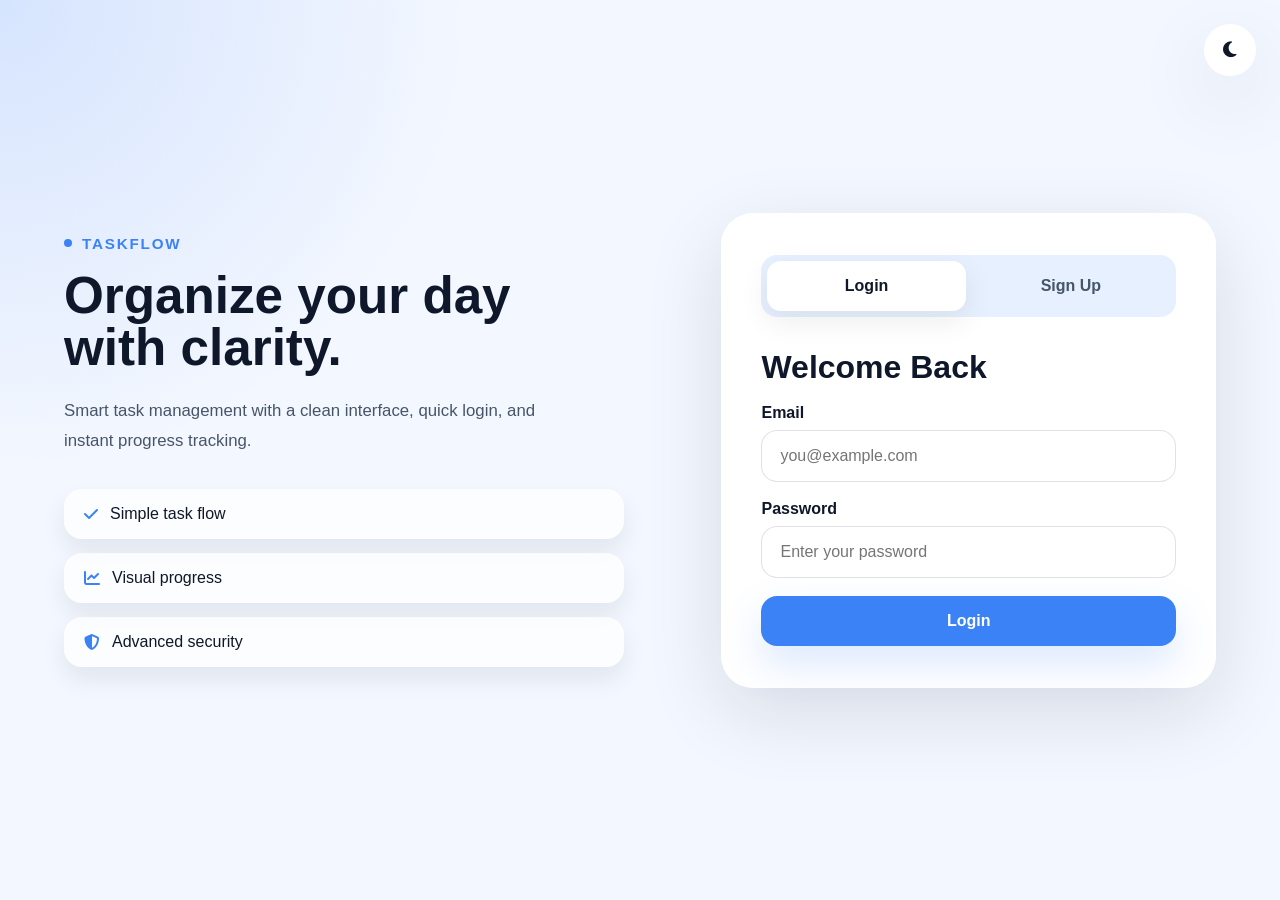
==== commit dbb0243b: "Update dashboard.html" ====
--- a/dashboard.html
+++ b/dashboard.html
@@ -223,137 +223,3 @@
   <script src="js/dasbord.js"></script>
 </body>
 </html>
-        <div>
-          <h2>Tasks</h2>
-          <p>Keep your task list organized and up to date.</p>
-        </div>
-        <div class="summary-badge">Active tool</div>
-      </div>
-      <div class="cards">
-        <article class="card"><span>Total tasks</span><h3 id="totalTasks">0</h3></article>
-        <article class="card"><span>Completed</span><h3 id="completedTasks">0</h3></article>
-        <article class="card"><span>Pending</span><h3 id="pendingTasks">0</h3></article>
-        <article class="card"><span>Progress</span><h3 id="progressPercent">0%</h3></article>
-      </div>
-      <div class="progress-box"><div class="progress-track"></div><div class="progress-fill" id="progressBar"></div></div>
-      <form id="taskForm" class="task-form">
-        <input type="text" id="taskInput" placeholder="Add a new task" required>
-        <textarea id="taskDesc" placeholder="Brief description (optional)"></textarea>
-        <select id="priority">
-          <option value="Low">Low priority</option>
-          <option value="Medium">Medium priority</option>
-          <option value="High">High priority</option>
-        </select>
-        <input type="date" id="dueDate" aria-label="Due date">
-        <button type="submit" class="primary-btn">Add Task</button>
-      </form>
-      <div class="toolbar">
-        <div class="filters">
-          <button class="filter-btn active" data-filter="all">All</button>
-          <button class="filter-btn" data-filter="completed">Completed</button>
-          <button class="filter-btn" data-filter="pending">Pending</button>
-          <button class="filter-btn" data-filter="due-today">Due Today</button>
-          <button class="filter-btn" data-filter="overdue">Overdue</button>
-        </div>
-        <input type="search" id="searchInput" placeholder="Search tasks">
-      </div>
-      <ul id="taskList" class="task-list"></ul>
-      <div id="emptyState" class="empty-state hidden">
-        <h3>No tasks yet</h3>
-        <p>Create your first task to start tracking progress.</p>
-      </div>
-    </section>
-    <section class="section hidden" id="statisticsSection">
-      <div class="section-header">
-        <div>
-          <h2>Statistics</h2>
-          <p>Review your task performance and progress.</p>
-        </div>
-      </div>
-      <div class="cards cards-grid">
-        <article class="stat-card"><span>Task completion</span><h3 id="statCompletion">0%</h3><p>Percentage of tasks completed.</p></article>
-        <article class="stat-card"><span>Active tasks</span><h3 id="statActive">0</h3><p>Tasks you still need to finish.</p></article>
-        <article class="stat-card"><span>High priority</span><h3 id="statHigh">0</h3><p>Tasks marked as high priority.</p></article>
-        <article class="stat-card"><span>Due today</span><h3 id="statDueToday">0</h3><p>Tasks scheduled for today.</p></article>
-        <article class="stat-card"><span>Overdue</span><h3 id="statOverdue">0</h3><p>Tasks past their deadline.</p></article>
-      </div>
-      <div class="details-grid">
-        <div class="detail-card"><h3>Overview</h3><p>Keep momentum by balancing high and low priority work.</p></div>
-        <div class="detail-card"><h3>Time management</h3><p>Use due dates and filters to stay ahead of deadlines.</p></div>
-      </div>
-      <div class="stats-subnav">
-        <button class="subnav-btn active" data-sub="overview">Overview</button>
-        <button class="subnav-btn" data-sub="analytics">Analytics</button>
-        <button class="subnav-btn" data-sub="achievements">Achievements</button>
-        <button class="subnav-btn" data-sub="goals">Daily Goals</button>
-      </div>
-
-      <section class="section" id="analyticsSection" style="display:none">
-        <div class="section-header">
-          <div>
-            <h2>Analytics</h2>
-            <p>Overview of your productivity and trends.</p>
-          </div>
-        </div>
-        <div class="cards cards-grid">
-          <article class="stat-card"><span>Productivity Score</span><h3 id="productivityScore">0%</h3><p>Combined score from completion rate and streak.</p></article>
-          <article class="stat-card"><span>Weekly Completed</span><h3 id="weeklyCompleted">0</h3><p>Tasks completed in the last 7 days.</p></article>
-          <article class="stat-card"><span>Current Streak</span><h3 id="currentStreak">0 days</h3><p>Consecutive days with completed tasks.</p></article>
-        </div>
-        <div class="detail-card"><h3>Activity</h3><div id="analyticsChart" class="analytics-chart" aria-hidden="false"></div></div>
-      </section>
-
-      <section class="section" id="achievementsSection" style="display:none">
-        <div class="section-header">
-          <div>
-            <h2>Achievements</h2>
-            <p>Earn badges for milestones and streaks.</p>
-          </div>
-        </div>
-        <div id="achievementsList" class="cards"></div>
-      </section>
-
-      <section class="section" id="goalsSection" style="display:none">
-        <div class="section-header">
-          <div>
-            <h2>Daily Goals</h2>
-            <p>Create and track small daily objectives.</p>
-          </div>
-        </div>
-        <form id="goalForm" class="task-form">
-          <input type="text" id="goalInput" placeholder="Add a daily goal" required>
-          <button type="submit" class="primary-btn">Add Goal</button>
-        </form>
-        <ul id="goalList" class="task-list"></ul>
-      </section>
-    </section>
-    
-    <section class="section hidden" id="settingsSection">
-      <div class="section-header">
-        <div>
-          <h2>Settings</h2>
-          <p>Personalize how TaskFlow works for you.</p>
-        </div>
-      </div>
-      <div class="settings-grid">
-        <article class="settings-card"><h3>Account</h3><p id="accountInfo">User info is loading...</p></article>
-        <article class="settings-card"><h3>Theme</h3><p>Switch between light and dark mode.</p><button id="themeToggleBtn" class="secondary-btn">Toggle theme</button></article>
-        <article class="settings-card"><h3>Data</h3><p>Remove all stored tasks and start fresh.</p><div class="settings-actions"><button id="clearTasksBtn" class="danger-btn">Clear all tasks</button><button id="clearCompletedBtn" class="secondary-btn">Clear completed</button><button id="exportTasksBtn" class="secondary-btn">Export tasks</button></div></article>
-      </div>
-    </section>
-  </div>
-  <div id="toast" class="toast"></div>
-  <div id="deepWorkOverlay" class="deep-work-overlay">
-    <div class="deep-work-panel">
-      <div class="dw-timer" id="dwTimer">25:00</div>
-      <div class="dw-controls">
-        <button id="dwStart" class="primary-btn">Start</button>
-        <button id="dwPause" class="secondary-btn">Pause</button>
-        <button id="dwReset" class="secondary-btn">Reset</button>
-      </div>
-      <div style="margin-top:12px"><button id="dwClose" class="secondary-btn">Exit Deep Work</button></div>
-    </div>
-  </div>
-  <script src="js/dasbord.js"></script>
-</body>
-</html>
--- a/css/dashbord.css
+++ b/css/dashbord.css
@@ -999,417 +999,3 @@
   .cards{grid-template-columns:1fr;}
   .cards-grid{grid-template-columns:1fr;}
 }
-  margin-bottom:16px;
-}
-
-.topbar h1{
-  font-size:2.7rem;
-  margin-bottom:12px;
-  line-height:1.08;
-}
-
-.subtext{
-  color:var(--muted);
-  line-height:1.8;
-}
-
-.top-actions{
-  display:flex;
-  gap:12px;
-  flex-wrap:wrap;
-}
-
-.icon-btn,
-.primary-btn,
-.secondary-btn,
-.danger-btn{
-  border:none;
-  border-radius:16px;
-  cursor:pointer;
-  font-weight:700;
-}
-
-.icon-btn{
-  width:54px;
-  height:54px;
-  background:var(--surface);
-  color:var(--text);
-  box-shadow:var(--shadow);
-}
-
-.primary-btn{
-  background:var(--primary);
-  color:#fff;
-  padding:16px 22px;
-  box-shadow:0 18px 40px rgba(99,102,241,.18);
-}
-
-.secondary-btn{
-  background:var(--surface);
-  color:var(--text);
-  padding:16px 22px;
-  box-shadow:var(--shadow);
-}
-
-.danger-btn{
-  background:var(--danger);
-  color:#fff;
-  padding:16px 22px;
-}
-
-.section{
-  background:var(--surface);
-  border:1px solid var(--border);
-  border-radius:32px;
-  padding:32px;
-  box-shadow:var(--shadow);
-}
-
-.section.hidden{display:none;}
-
-.section-header{
-  display:flex;
-  justify-content:space-between;
-  align-items:center;
-  margin-bottom:28px;
-  gap:16px;
-}
-
-.section-header h2{
-  font-size:2rem;
-  margin-bottom:8px;
-}
-
-.section-header p{
-  color:var(--muted);
-}
-
-.summary-badge{
-  padding:12px 18px;
-  background:rgba(99,102,241,.12);
-  color:var(--primary);
-  border-radius:999px;
-  font-weight:700;
-}
-
-.cards{
-  display:grid;
-  gap:20px;
-  grid-template-columns:repeat(auto-fit, minmax(220px,1fr));
-  margin-bottom:28px;
-}
-
-.card,
-.stat-card,
-.detail-card,
-.settings-card{
-  background:var(--surface-strong);
-  border-radius:28px;
-  padding:28px;
-  box-shadow:0 18px 40px rgba(15,23,42,.06);
-}
-
-/* Top 3 priorities */
-.top-priorities{display:none}
-/* Deep Work overlay */
-.deep-work-overlay{position:fixed;inset:0;background:rgba(2,6,23,.85);display:none;align-items:center;justify-content:center;z-index:200}
-.deep-work-panel{background:var(--surface);padding:28px;border-radius:16px;min-width:320px;text-align:center}
-.dw-timer{font-size:2.5rem;font-weight:800;margin-bottom:12px}
-.dw-controls{display:flex;gap:12px;justify-content:center}
-
-/* Weekly analytics */
-.achievements-list{display:grid;gap:12px}
-.achievement{display:flex;gap:12px;align-items:center;padding:18px;border-radius:12px;background:var(--surface-strong)}
-.achievement .badge{width:56px;height:56px;border-radius:12px;display:grid;place-items:center;font-size:1.25rem;background:linear-gradient(90deg,#f59e0b,#f97316);color:#fff}
-.goal-item{display:flex;justify-content:space-between;align-items:center;padding:14px;border-radius:16px;background:var(--surface-strong)}
-.analytics-panel{display:flex;flex-direction:column;gap:12px}
-.analytics-chart{height:180px;display:flex;align-items:end;gap:10px;padding:12px;background:linear-gradient(180deg, rgba(99,102,241,0.04), transparent);border-radius:12px}
-.analytics-chart::before{content:"";position:absolute;left:0;right:0;top:0;bottom:0;background-image:linear-gradient(transparent 0%, rgba(0,0,0,0.03) 50%, transparent 100%);border-radius:12px;pointer-events:none}
-.analytics-chart .bar{flex:1;display:flex;flex-direction:column;align-items:center;justify-content:flex-end;gap:6px;position:relative}
-.analytics-chart .bar .fill{width:72%;border-radius:8px 8px 6px 6px;background:linear-gradient(180deg,#6366f1,#818cf8);box-shadow:0 6px 18px rgba(99,102,241,0.12);transition:height 700ms cubic-bezier(.22,.9,.32,1)}
-.analytics-chart .bar small{display:block;padding:6px 4px;color:var(--muted);font-weight:700}
-.analytics-axis{display:flex;justify-content:space-between;margin-top:6px;font-size:.8rem;color:var(--muted)}
-.analytics-legend{display:flex;gap:10px;align-items:center;font-size:.85rem;color:var(--muted)}
-.analytics-legend .dot{width:10px;height:10px;border-radius:50%;background:linear-gradient(90deg,#6366f1,#818cf8);display:inline-block;margin-right:6px}
-.weekly-total{margin-top:8px;color:var(--muted);font-weight:700}
-
-.stats-subnav{display:flex;gap:8px;margin:14px 0}
-.subnav-btn{padding:8px 12px;border-radius:10px;background:transparent;border:1px solid rgba(0,0,0,0.06);cursor:pointer}
-.subnav-btn.active{background:linear-gradient(90deg,#6366f1,#818cf8);color:#fff;border:0}
-.analytics-chart small{display:block;padding:6px 4px}
-.detail-card,
-.settings-card{
-  background:var(--surface-strong);
-  border-radius:28px;
-  padding:28px;
-  box-shadow:0 18px 40px rgba(15,23,42,.06);
-}
-
-.card span,
-.stat-card span{
-  color:var(--muted);
-  display:block;
-  margin-bottom:14px;
-}
-
-.card h3,
-.stat-card h3{
-  font-size:2.5rem;
-}
-
-.progress-box{
-  position:relative;
-  height:18px;
-  background:rgba(99,102,241,.12);
-  border-radius:999px;
-  margin-bottom:28px;
-}
-
-.progress-track{
-  position:absolute;
-  inset:0;
-  border-radius:999px;
-}
-
-.progress-fill{
-  height:100%;
-  width:0;
-  background:linear-gradient(90deg, #6366f1, #818cf8);
-  border-radius:999px;
-  transition:width .35s ease;
-}
-
-.task-form{
-  display:grid;
-  grid-template-columns:1.6fr .9fr .9fr auto;
-  gap:18px;
-  margin-bottom:28px;
-}
-
-.task-form textarea{
-  grid-column:1 / -1;
-  border:1px solid var(--border);
-  border-radius:20px;
-  padding:16px 18px;
-  background:var(--surface);
-  color:var(--text);
-  font-size:1rem;
-  min-height:100px;
-  resize:vertical;
-}
-
-.task-form input,
-.task-form select{
-  border:1px solid var(--border);
-  border-radius:20px;
-  padding:16px 18px;
-  background:var(--surface);
-  color:var(--text);
-  font-size:1rem;
-}
-
-.toolbar{
-  display:flex;
-  justify-content:space-between;
-  gap:16px;
-  align-items:center;
-  margin-bottom:24px;
-}
-
-.filters{
-  display:flex;
-  gap:12px;
-  flex-wrap:wrap;
-}
-
-.filter-btn{
-  border:none;
-  background:var(--surface-strong);
-  color:var(--text);
-  padding:12px 18px;
-  border-radius:16px;
-  cursor:pointer;
-  font-weight:600;
-}
-
-.filter-btn.active,
-.filter-btn:hover{
-  background:var(--primary);
-  color:#fff;
-}
-
-#searchInput{
-  width:320px;
-  border:1px solid var(--border);
-  border-radius:18px;
-  padding:14px 18px;
-  background:var(--surface);
-  color:var(--text);
-}
-
-.task-list{
-  display:grid;
-  gap:18px;
-  margin-bottom:24px;
-}
-
-.task-item{
-  background:var(--surface-strong);
-  border-radius:24px;
-  padding:24px;
-  display:flex;
-  justify-content:space-between;
-  align-items:center;
-  gap:24px;
-  border:1px solid transparent;
-}
-
-.task-item.completed{
-  opacity:.75;
-}
-
-.task-info{
-  min-width:0;
-  display:grid;
-  gap:10px;
-}
-
-.task-info strong{
-  font-size:1.1rem;
-}
-
-.task-desc{
-  color:var(--muted);
-  line-height:1.7;
-  margin:6px 0 0;
-}
-
-.task-info small{
-  color:var(--muted);
-}
-
-.task-meta{
-  display:flex;
-  gap:12px;
-  flex-wrap:wrap;
-  align-items:center;
-}
-
-.due-badge{
-  display:inline-flex;
-  padding:6px 12px;
-  border-radius:999px;
-  font-size:.78rem;
-  font-weight:700;
-}
-
-.due-badge.today{
-  background:rgba(59,130,246,.12);
-  color:#2563eb;
-}
-
-.due-badge.overdue{
-  background:rgba(248,113,113,.14);
-  color:#b91c1c;
-}
-
-.priority{
-  border-radius:999px;
-  padding:6px 14px;
-  font-size:.82rem;
-  font-weight:700;
-}
-
-.priority.low{background:#d1fae5;color:#047857;}
-.priority.medium{background:#fde68a;color:#92400e;}
-.priority.high{background:#fecaca;color:#991b1b;}
-
-.task-actions{
-  display:flex;
-  gap:12px;
-  align-items:center;
-}
-
-.task-actions button{
-  width:46px;
-  height:46px;
-  border:none;
-  border-radius:16px;
-  cursor:pointer;
-  color:#fff;
-  display:grid;
-  place-items:center;
-  font-size:1rem;
-}
-
-.task-actions .edit-btn{background:#6366f1;}
-.task-actions .complete-btn{background:#10b981;}
-.task-actions .delete-btn{background:#ef4444;}
-
-.empty-state{
-  background:var(--surface-strong);
-  border-radius:24px;
-  padding:42px;
-  text-align:center;
-  color:var(--muted);
-}
-
-.empty-state h3{
-  margin-bottom:12px;
-}
-
-.cards-grid{
-  grid-template-columns:repeat(3,minmax(0,1fr));
-}
-
-.details-grid{
-  display:grid;
-  grid-template-columns:1.1fr .9fr;
-  gap:20px;
-  margin-top:20px;
-}
-
-.settings-grid{
-  display:grid;
-  grid-template-columns:1fr 1fr 1fr;
-  gap:20px;
-}
-
-.settings-actions{
-  display:flex;
-  flex-wrap:wrap;
-  gap:12px;
-  margin-top:16px;
-}
-
-.toast{
-  position:fixed;
-  top:24px;
-  right:24px;
-  padding:16px 22px;
-  background:var(--success);
-  color:#fff;
-  border-radius:18px;
-  box-shadow:var(--shadow);
-  display:none;
-  z-index:100;
-}
-
-@media(max-width:1080px){
-  .sidebar{display:none;}
-  .main{padding:24px;}
-  .topbar{align-items:flex-start;}
-  .cards{grid-template-columns:repeat(2,minmax(0,1fr));}
-  .task-form{grid-template-columns:1fr 1fr;}
-  .toolbar{flex-direction:column;align-items:flex-start;}
-  .settings-grid{grid-template-columns:1fr;}
-  .details-grid{grid-template-columns:1fr;}
-}
-
-@media(max-width:720px){
-  .topbar h1{font-size:2rem;}
-  .task-form{grid-template-columns:1fr;}
-  #searchInput{width:100%;}
-  .cards{grid-template-columns:1fr;}
-  .cards-grid{grid-template-columns:1fr;}
-}
